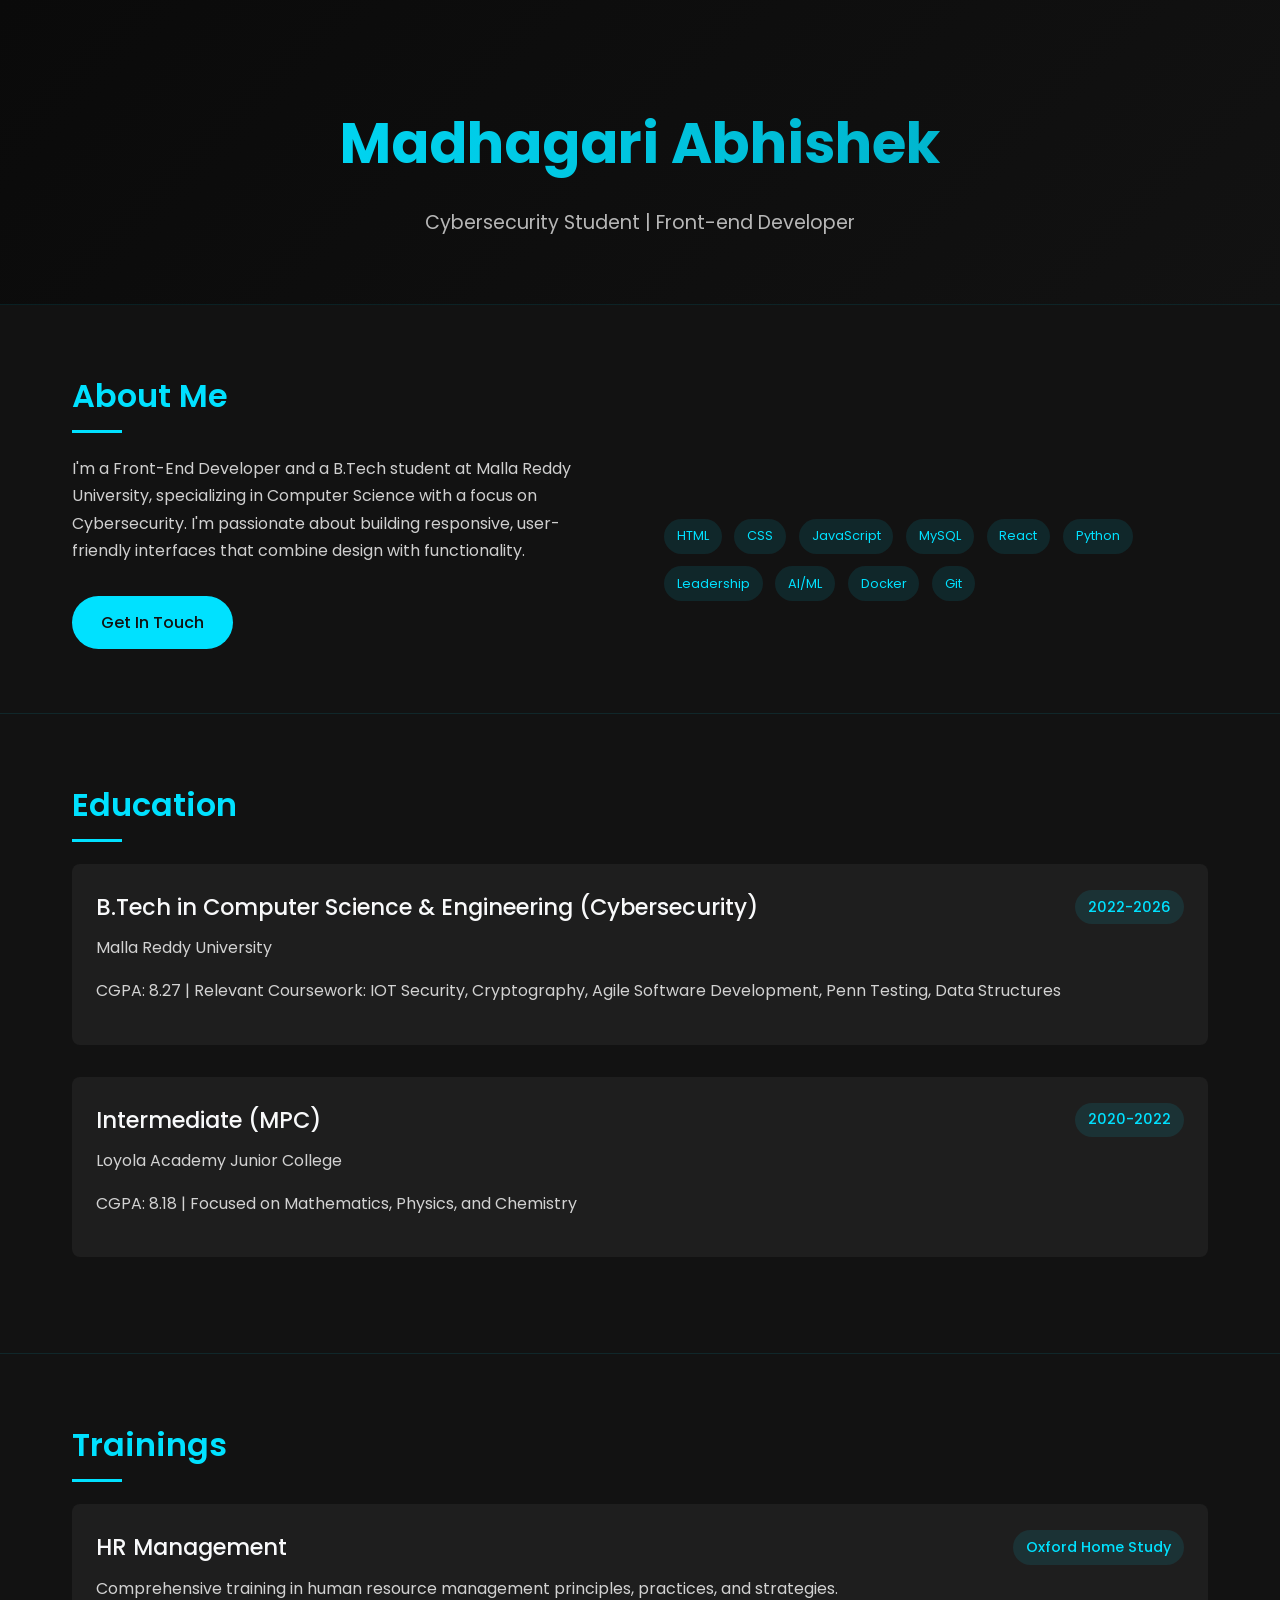
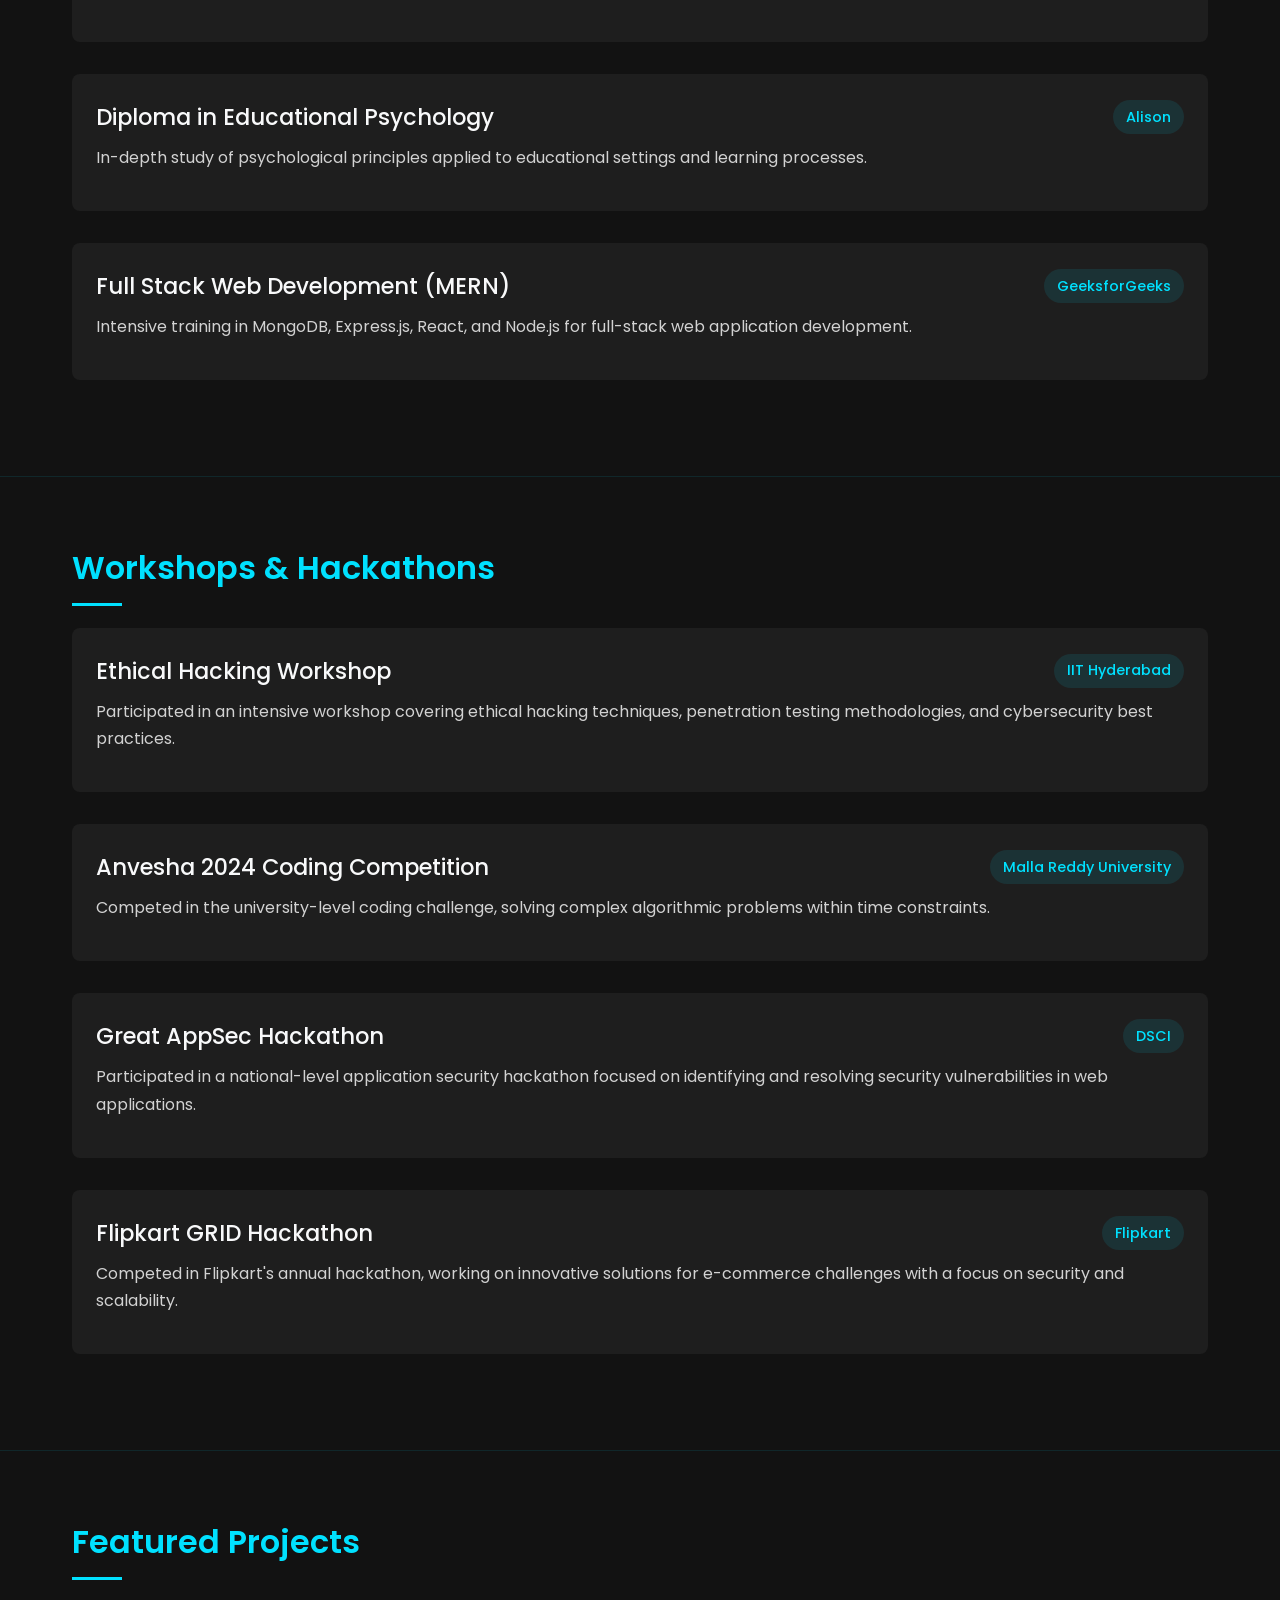
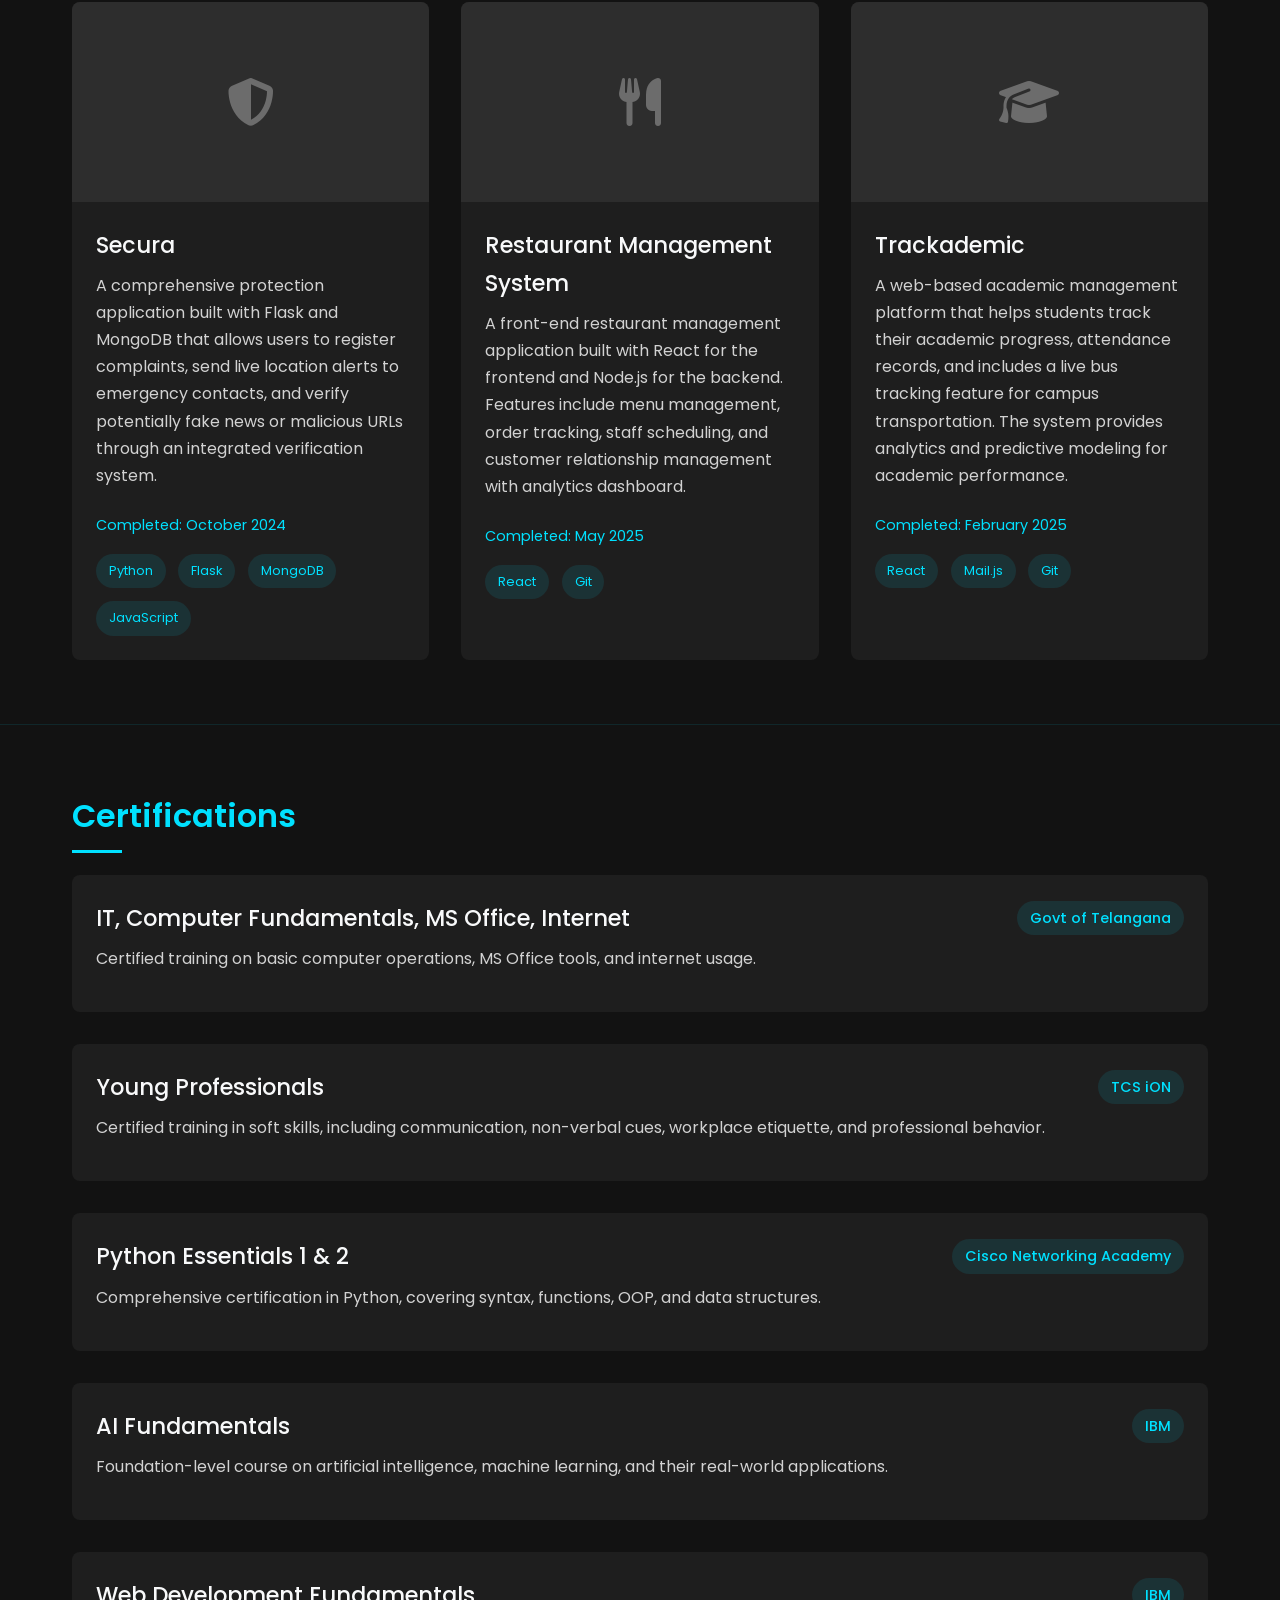
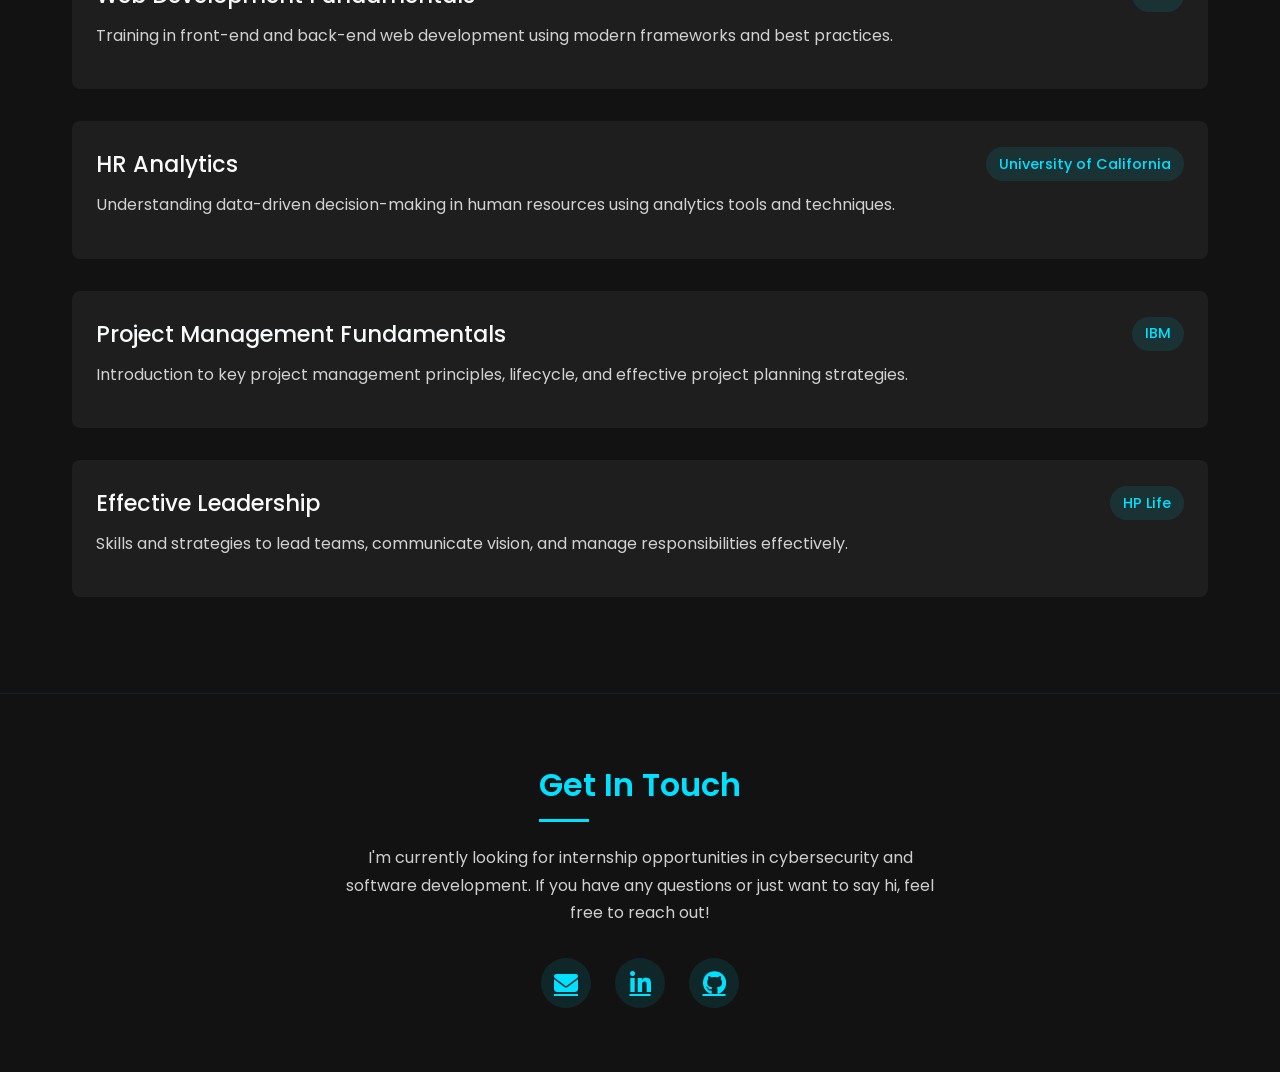
==== index.html @ 6fa3af61 "Initial commit" ====
<!DOCTYPE html>
<html lang="en">
<head>
  <meta charset="UTF-8">
  <meta name="viewport" content="width=device-width, initial-scale=1.0">
  <title>Portfolio</title>
  <link rel="stylesheet" href="https://cdnjs.cloudflare.com/ajax/libs/font-awesome/6.5.0/css/all.min.css">
  <link href="https://fonts.googleapis.com/css2?family=Poppins:wght@300;400;500;600;700&family=JetBrains+Mono:wght@400;500&display=swap" rel="stylesheet">
  <style>
    :root {
      --primary: #00e1ff;
      --primary-dark: #00a8bf;
      --dark: #121212;
      --darker: #0a0a0a;
      --light: #f8f9fa;
      --gray: #2d2d2d;
      --success: #28a745;
    }
    
    * {
      margin: 0;
      padding: 0;
      box-sizing: border-box;
    }

    body {
      font-family: 'Poppins', sans-serif;
      background-color: var(--dark);
      color: var(--light);
      line-height: 1.7;
    }

    .mono {
      font-family: 'JetBrains Mono', monospace;
    }

    .container {
      max-width: 1200px;
      margin: 0 auto;
      padding: 0 2rem;
    }

    header {
      background: linear-gradient(135deg, var(--darker) 0%, var(--dark) 100%);
      padding: 6rem 0 4rem;
      text-align: center;
      border-bottom: 1px solid rgba(0, 225, 255, 0.1);
    }

    header h1 {
      font-size: 3.5rem;
      font-weight: 700;
      margin-bottom: 1rem;
      background: linear-gradient(90deg, var(--primary), var(--primary-dark));
      -webkit-background-clip: text;
      background-clip: text;
      color: transparent;
    }

    header p {
      font-size: 1.2rem;
      max-width: 700px;
      margin: 0 auto;
      color: rgba(255, 255, 255, 0.7);
    }

    section {
      padding: 4rem 0;
      border-bottom: 1px solid rgba(0, 225, 255, 0.1);
    }

    section:last-child {
      border-bottom: none;
    }

    h2 {
      font-size: 2rem;
      font-weight: 600;
      margin-bottom: 2rem;
      color: var(--primary);
      position: relative;
      display: inline-block;
    }

    h2::after {
      content: '';
      position: absolute;
      bottom: -10px;
      left: 0;
      width: 50px;
      height: 3px;
      background: var(--primary);
    }

    h3 {
      font-size: 1.4rem;
      font-weight: 500;
      margin-bottom: 0.5rem;
      color: var(--light);
    }

    p {
      margin-bottom: 1rem;
      color: rgba(255, 255, 255, 0.8);
    }

    .about-content {
      display: grid;
      grid-template-columns: 1fr 1fr;
      gap: 3rem;
      align-items: center;
    }

    .education-item, .certification-item, .training-item, .hackathon-item {
      margin-bottom: 2rem;
      padding: 1.5rem;
      background: rgba(255, 255, 255, 0.05);
      border-radius: 8px;
      transition: transform 0.3s, box-shadow 0.3s;
    }

    .education-item:hover, .certification-item:hover, .training-item:hover, .hackathon-item:hover {
      transform: translateY(-5px);
      box-shadow: 0 10px 20px rgba(0, 225, 255, 0.1);
    }

    .education-item h3, .certification-item h3, .training-item h3, .hackathon-item h3 {
      display: flex;
      justify-content: space-between;
      align-items: center;
    }

    .education-item span, .certification-item span, .training-item span, .hackathon-item span {
      font-size: 0.9rem;
      color: var(--primary);
      background: rgba(0, 225, 255, 0.1);
      padding: 0.3rem 0.8rem;
      border-radius: 20px;
    }

    .projects-grid {
      display: grid;
      grid-template-columns: repeat(auto-fill, minmax(350px, 1fr));
      gap: 2rem;
    }

    .project-card {
      background: rgba(255, 255, 255, 0.05);
      border-radius: 8px;
      overflow: hidden;
      transition: transform 0.3s, box-shadow 0.3s;
    }

    .project-card:hover {
      transform: translateY(-5px);
      box-shadow: 0 10px 20px rgba(0, 225, 255, 0.1);
    }

    .project-image {
      height: 200px;
      background: var(--gray);
      display: flex;
      align-items: center;
      justify-content: center;
      color: rgba(255, 255, 255, 0.3);
    }

    .project-content {
      padding: 1.5rem;
    }

    .project-content p {
      margin-bottom: 1.5rem;
    }

    .project-date {
      font-size: 0.9rem;
      color: var(--primary);
      display: block;
      margin-top: 0.5rem;
    }

    .skills {
      display: flex;
      flex-wrap: wrap;
      gap: 0.8rem;
      margin-top: 1rem;
    }

    .skill {
      background: rgba(0, 225, 255, 0.1);
      color: var(--primary);
      padding: 0.4rem 0.8rem;
      border-radius: 20px;
      font-size: 0.8rem;
    }

    .contact-content {
      text-align: center;
      max-width: 600px;
      margin: 0 auto;
    }

    .contact-icons {
      display: flex;
      justify-content: center;
      gap: 1.5rem;
      margin-top: 2rem;
    }

    .contact-icons a {
      display: inline-flex;
      align-items: center;
      justify-content: center;
      width: 50px;
      height: 50px;
      background: rgba(0, 225, 255, 0.1);
      color: var(--primary);
      border-radius: 50%;
      font-size: 1.5rem;
      transition: all 0.3s;
    }

    .contact-icons a:hover {
      background: var(--primary);
      color: var(--dark);
      transform: translateY(-3px);
    }

    .btn {
      display: inline-block;
      padding: 0.8rem 1.8rem;
      background: var(--primary);
      color: var(--dark);
      border-radius: 30px;
      font-weight: 500;
      text-decoration: none;
      margin-top: 1rem;
      transition: all 0.3s;
    }

    .btn:hover {
      background: var(--primary-dark);
      transform: translateY(-3px);
      box-shadow: 0 5px 15px rgba(0, 225, 255, 0.3);
    }

    @media (max-width: 768px) {
      header h1 {
        font-size: 2.5rem;
      }
      
      .about-content {
        grid-template-columns: 1fr;
      }
      
      .projects-grid {
        grid-template-columns: 1fr;
      }
    }
  </style>
</head>
<body>
  <header>
    <div class="container">
      <h1>Madhagari Abhishek</h1>
      <p>Cybersecurity Student | Front-end Developer</p>
    </div>
  </header>

  <section id="about">
    <div class="container">
      <h2>About Me</h2>
      <div class="about-content">
        <div>
          <p>I'm a Front-End Developer and a B.Tech student at Malla Reddy University, specializing in Computer Science with a focus on Cybersecurity. I'm passionate about building responsive, user-friendly interfaces that combine design with functionality.</p>
          <a href="#contact" class="btn">Get In Touch</a>
        </div>
        <div>
          <div class="skills">
            <span class="skill">HTML</span>
            <span class="skill">CSS</span>
            <span class="skill">JavaScript</span>
            <span class="skill">MySQL</span>
            <span class="skill">React</span>
            <span class="skill">Python</span>
            <span class="skill">Leadership</span>
            <span class="skill">AI/ML</span>
            <span class="skill">Docker</span>
            <span class="skill">Git</span>
          </div>
        </div>
      </div>
    </div>
  </section>

  <section id="education">
    <div class="container">
      <h2>Education</h2>
      <div class="education-item">
        <h3>B.Tech in Computer Science & Engineering (Cybersecurity) <span>2022-2026</span></h3>
        <p>Malla Reddy University</p>
        <p>CGPA: 8.27 | Relevant Coursework: IOT Security, Cryptography, Agile Software Development, Penn Testing, Data Structures</p>
      </div>
      <div class="education-item">
        <h3>Intermediate (MPC) <span>2020-2022</span></h3>
        <p>Loyola Academy Junior College</p>
        <p>CGPA: 8.18 | Focused on Mathematics, Physics, and Chemistry</p>
      </div>
    </div>
  </section>

  <section id="trainings">
    <div class="container">
      <h2>Trainings</h2>
      <div class="training-item">
        <h3>HR Management <span>Oxford Home Study</span></h3>
        <p>Comprehensive training in human resource management principles, practices, and strategies.</p>
      </div>
      <div class="training-item">
        <h3>Diploma in Educational Psychology <span>Alison</span></h3>
        <p>In-depth study of psychological principles applied to educational settings and learning processes.</p>
      </div>
      <div class="training-item">
        <h3>Full Stack Web Development (MERN) <span>GeeksforGeeks</span></h3>
        <p>Intensive training in MongoDB, Express.js, React, and Node.js for full-stack web application development.</p>
      </div>
    </div>
  </section>

  <section id="hackathons">
    <div class="container">
      <h2>Workshops & Hackathons</h2>
      <div class="hackathon-item">
        <h3>Ethical Hacking Workshop <span>IIT Hyderabad</span></h3>
        <p>Participated in an intensive workshop covering ethical hacking techniques, penetration testing methodologies, and cybersecurity best practices.</p>
      </div>
      <div class="hackathon-item">
        <h3>Anvesha 2024 Coding Competition <span>Malla Reddy University</span></h3>
        <p>Competed in the university-level coding challenge, solving complex algorithmic problems within time constraints.</p>
      </div>
      <div class="hackathon-item">
        <h3>Great AppSec Hackathon <span>DSCI</span></h3>
        <p>Participated in a national-level application security hackathon focused on identifying and resolving security vulnerabilities in web applications.</p>
      </div>
      <div class="hackathon-item">
        <h3>Flipkart GRID Hackathon <span>Flipkart</span></h3>
        <p>Competed in Flipkart's annual hackathon, working on innovative solutions for e-commerce challenges with a focus on security and scalability.</p>
      </div>
    </div>
  </section>

  <section id="projects">
    <div class="container">
      <h2>Featured Projects</h2>
      <div class="projects-grid">
        <div class="project-card">
          <div class="project-image">
            <i class="fas fa-shield-alt" style="font-size: 3rem;"></i>
          </div>
          
          <div class="project-content">
            <h3>Secura</h3>
            <p>A comprehensive protection application built with Flask and MongoDB that allows users to register complaints, send live location alerts to emergency contacts, and verify potentially fake news or malicious URLs through an integrated verification system.</p>
            <span class="project-date">Completed: October 2024</span>
            <div class="skills">
              <span class="skill">Python</span>
              <span class="skill">Flask</span>
              <span class="skill">MongoDB</span>
              <span class="skill">JavaScript</span>
            </div>
          </div>
        </div>
        <div class="project-card">
          <div class="project-image">
            <i class="fas fa-utensils" style="font-size: 3rem;"></i>
          </div>
          <div class="project-content">
            <h3>Restaurant Management System</h3>
            <p>A front-end restaurant management application built with React for the frontend and Node.js for the backend. Features include menu management, order tracking, staff scheduling, and customer relationship management with analytics dashboard.</p>
            <span class="project-date">Completed: May 2025</span>
            <div class="skills">
              <span class="skill">React</span>
              <span class="skill">Git</span>
            </div>
          </div>
        </div>
        <div class="project-card">
          <div class="project-image">
            <i class="fas fa-graduation-cap" style="font-size: 3rem;"></i>
          </div>
          <div class="project-content">
            <h3>Trackademic</h3>
            <p>A web-based academic management platform that helps students track their academic progress, attendance records, and includes a live bus tracking feature for campus transportation. The system provides analytics and predictive modeling for academic performance.</p>
            <span class="project-date">Completed: February 2025</span>
            <div class="skills">
              <span class="skill">React</span>
              <span class="skill">Mail.js</span>
              <span class="skill">Git</span>
            </div>
          </div>
        </div>
      </div>
    </div>
  </section>

  <section id="certifications">
    <div class="container">
      <h2>Certifications</h2>
      <div class="certification-item">
        <h3>IT, Computer Fundamentals, MS Office, Internet <span>Govt of Telangana</span></h3>
        <p>Certified training on basic computer operations, MS Office tools, and internet usage.</p>
      </div>
      <div class="certification-item">
        <h3>Young Professionals <span>TCS iON</span></h3>
        <p>Certified training in soft skills, including communication, non-verbal cues, workplace etiquette, and professional behavior.</p>
      </div>
      <div class="certification-item">
        <h3>Python Essentials 1 & 2 <span>Cisco Networking Academy</span></h3>
        <p>Comprehensive certification in Python, covering syntax, functions, OOP, and data structures.</p>
      </div>
      <div class="certification-item">
        <h3>AI Fundamentals <span>IBM</span></h3>
        <p>Foundation-level course on artificial intelligence, machine learning, and their real-world applications.</p>
      </div>
      <div class="certification-item">
        <h3>Web Development Fundamentals <span>IBM</span></h3>
        <p>Training in front-end and back-end web development using modern frameworks and best practices.</p>
      </div>
      <div class="certification-item">
        <h3>HR Analytics <span>University of California</span></h3>
        <p>Understanding data-driven decision-making in human resources using analytics tools and techniques.</p>
      </div>
      <div class="certification-item">
        <h3>Project Management Fundamentals <span>IBM</span></h3>
        <p>Introduction to key project management principles, lifecycle, and effective project planning strategies.</p>
      </div>
      <div class="certification-item">
        <h3>Effective Leadership <span>HP Life</span></h3>
        <p>Skills and strategies to lead teams, communicate vision, and manage responsibilities effectively.</p>
      </div>
    </div>
  </section>

  <section id="contact">
    <div class="container">
      <div class="contact-content">
        <h2>Get In Touch</h2>
        <p>I'm currently looking for internship opportunities in cybersecurity and software development. If you have any questions or just want to say hi, feel free to reach out!</p>
        <div class="contact-icons">
          <a href="mailto:ahishekmadhagari1407@gmail.com" aria-label="Email">
            <i class="fas fa-envelope"></i>
          </a>
          <a href="https://www.linkedin.com/in/madhagari-abhishek-a63aa9279/" target="_blank" aria-label="LinkedIn">
            <i class="fab fa-linkedin-in"></i>
          </a>
          <a href="https://github.com/Madhagari-Abhishek" target="_blank" aria-label="GitHub">
            <i class="fab fa-github"></i>
          </a>
        </div>
      </div>
    </div>
  </section>
</body>
</html>
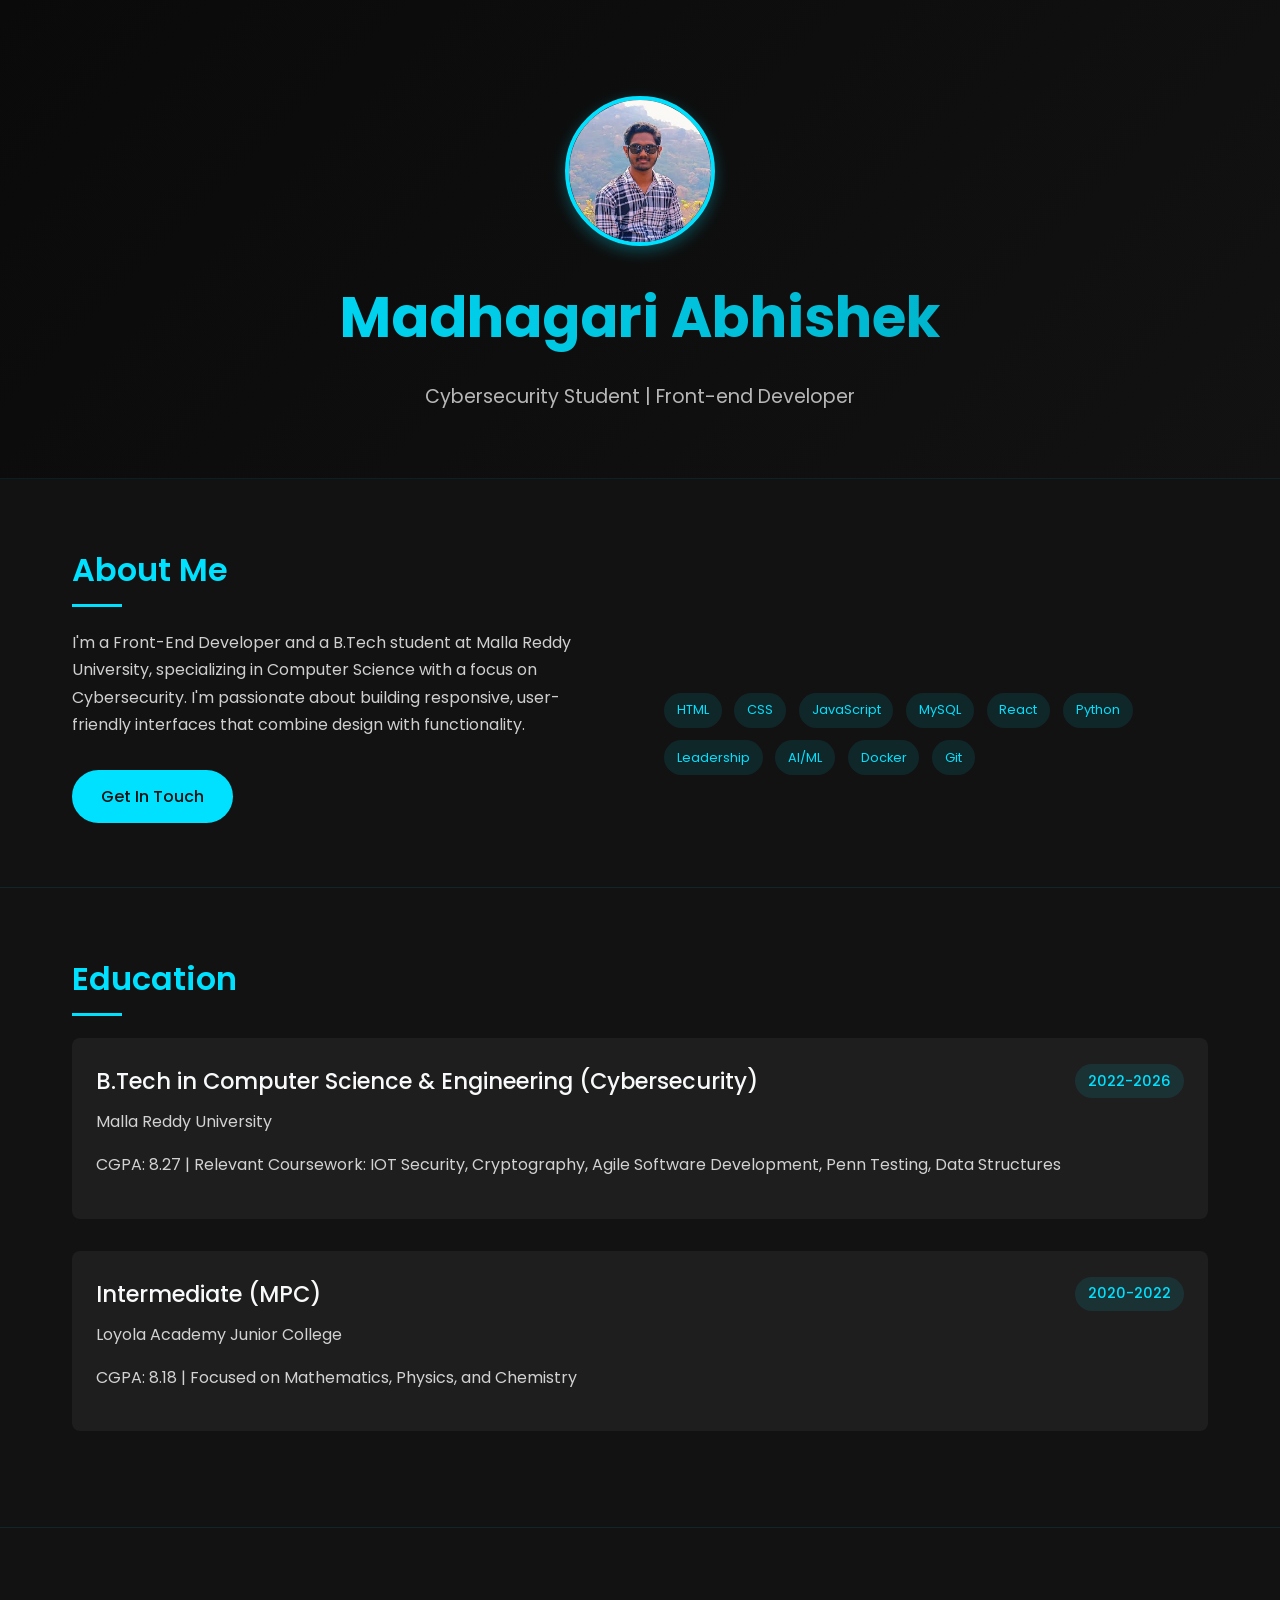
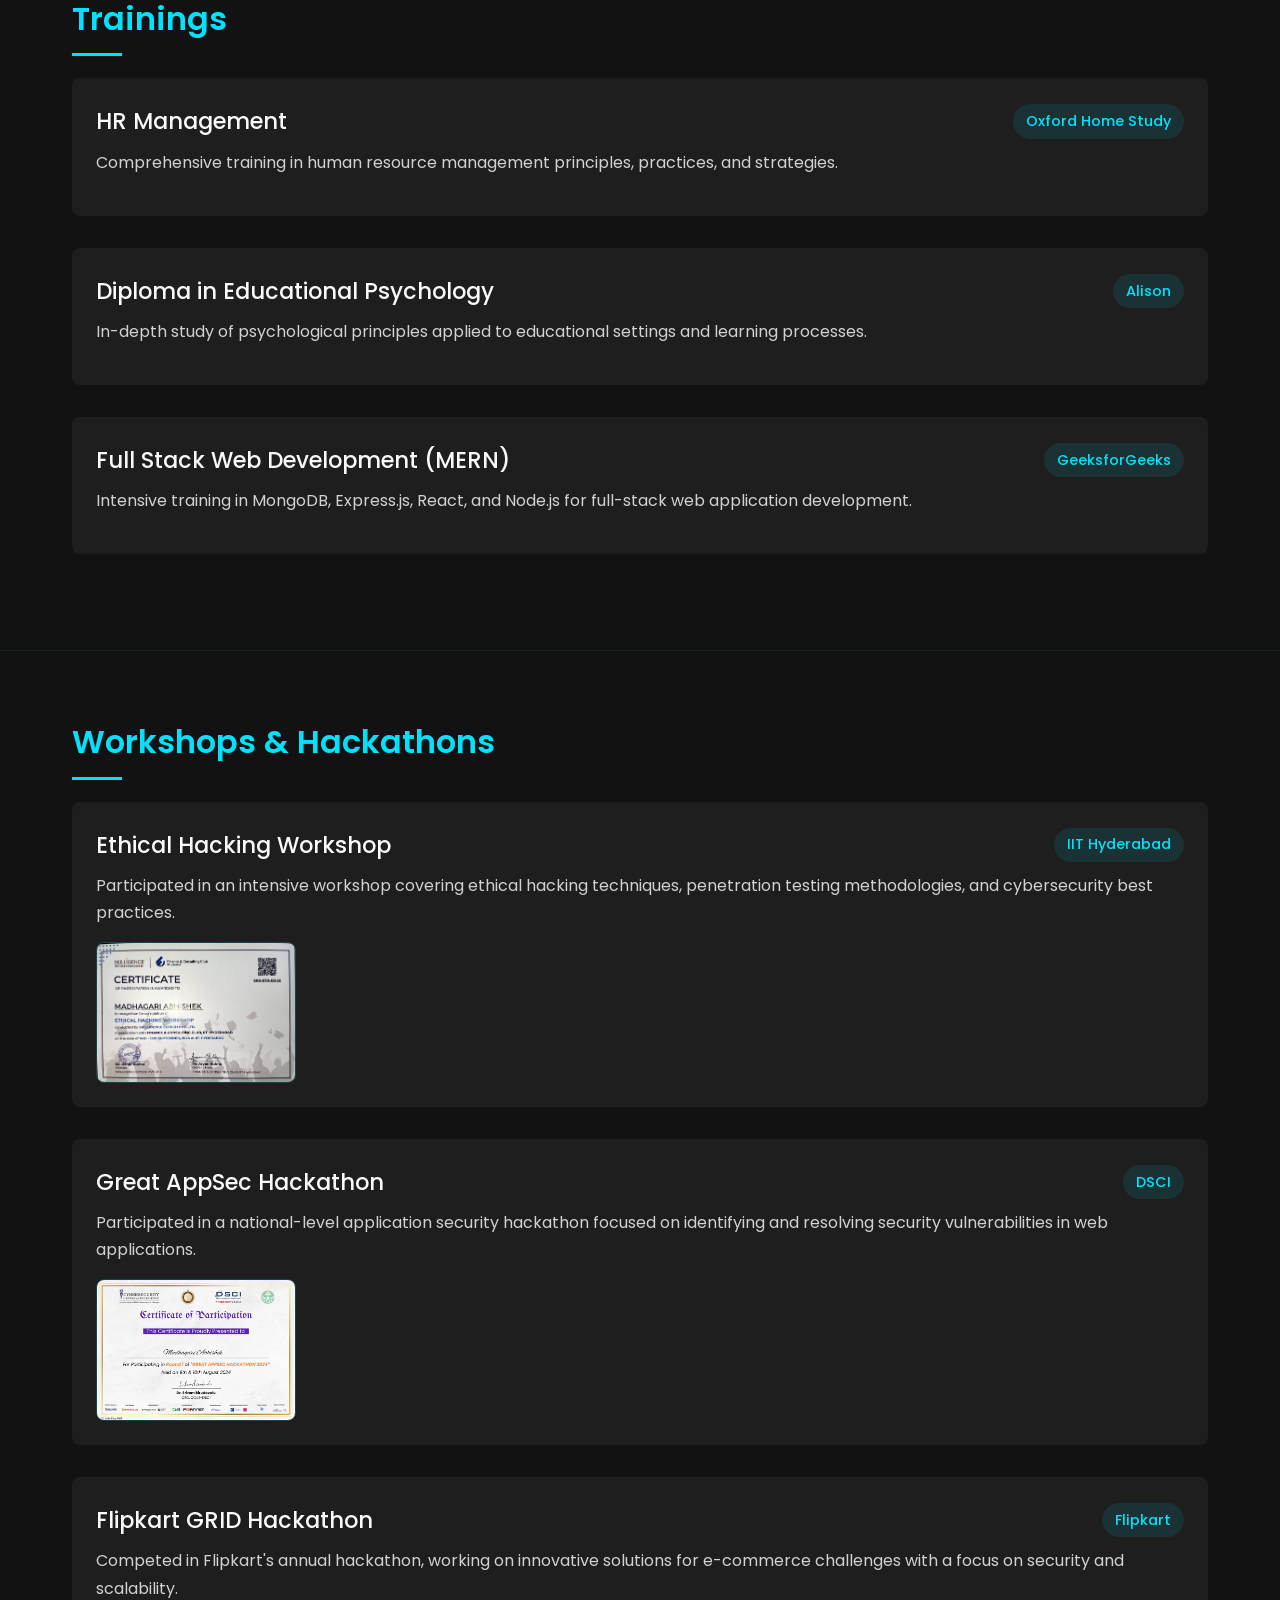
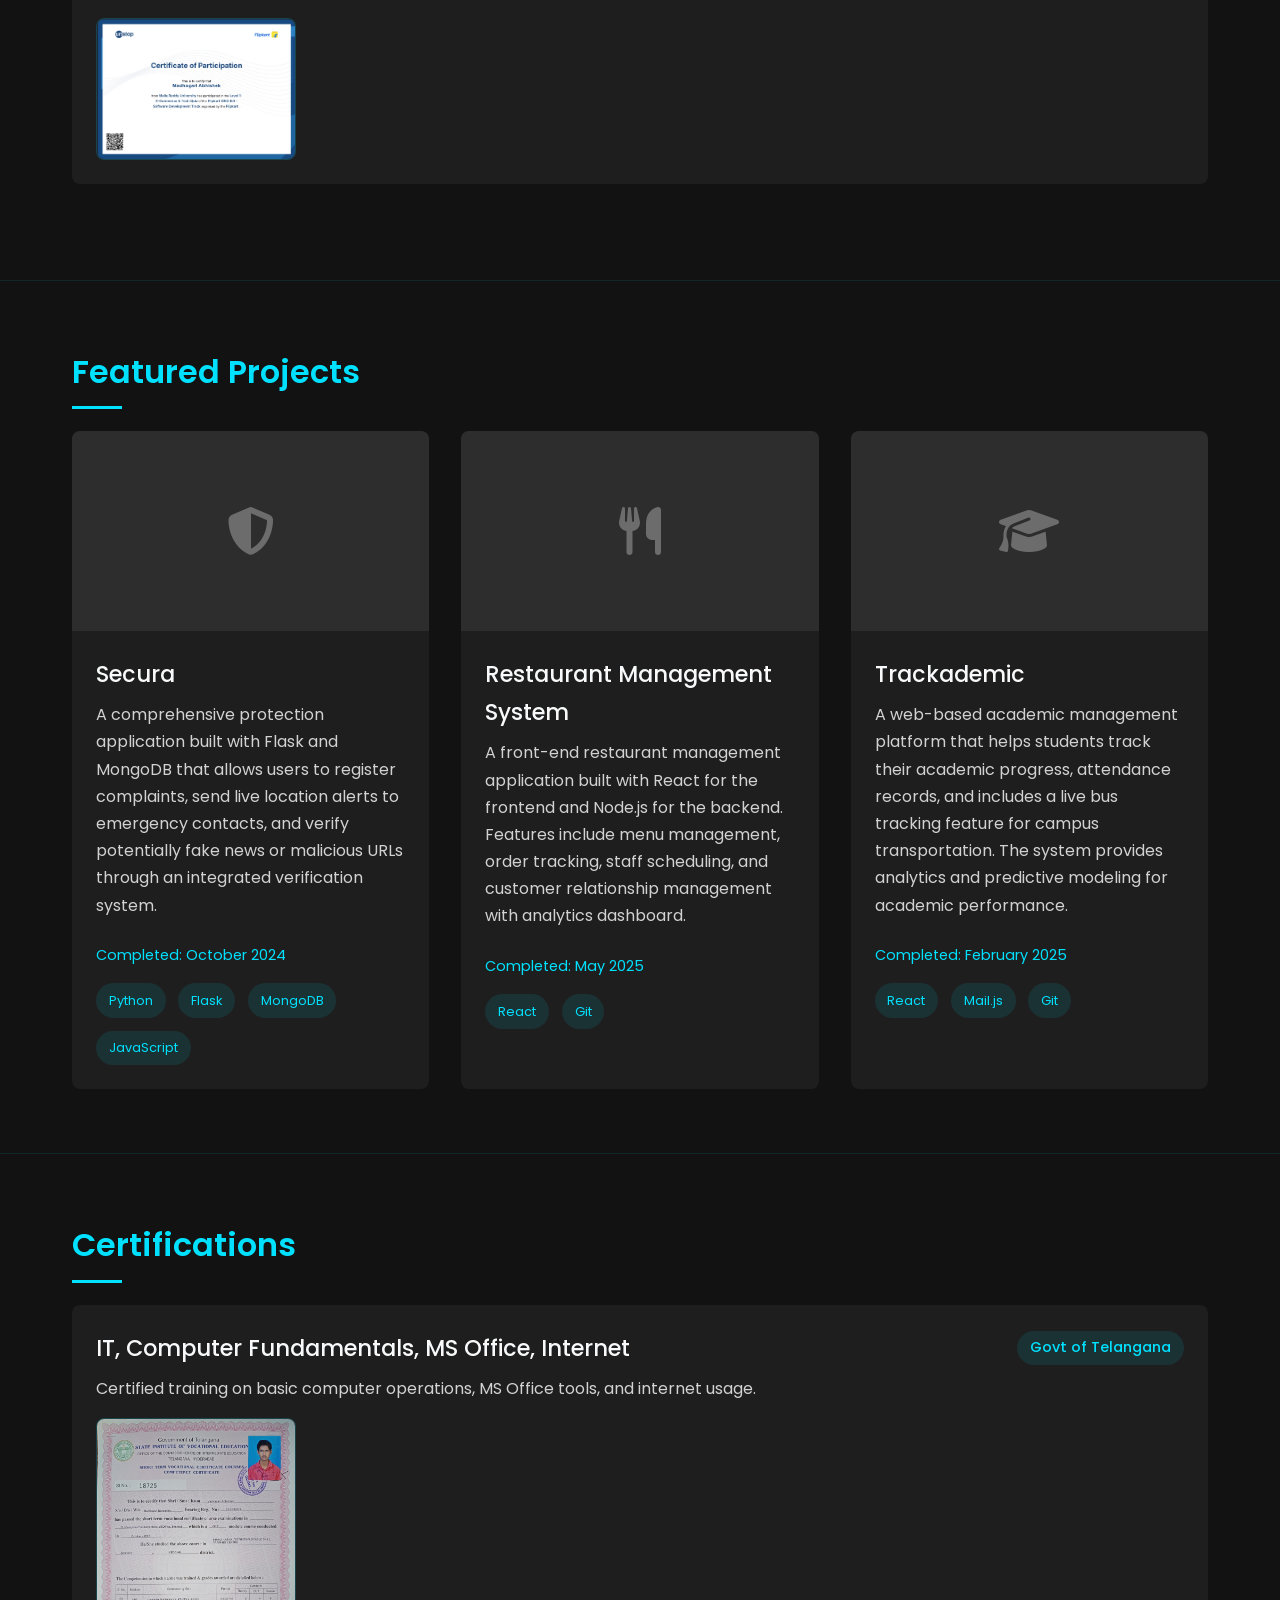
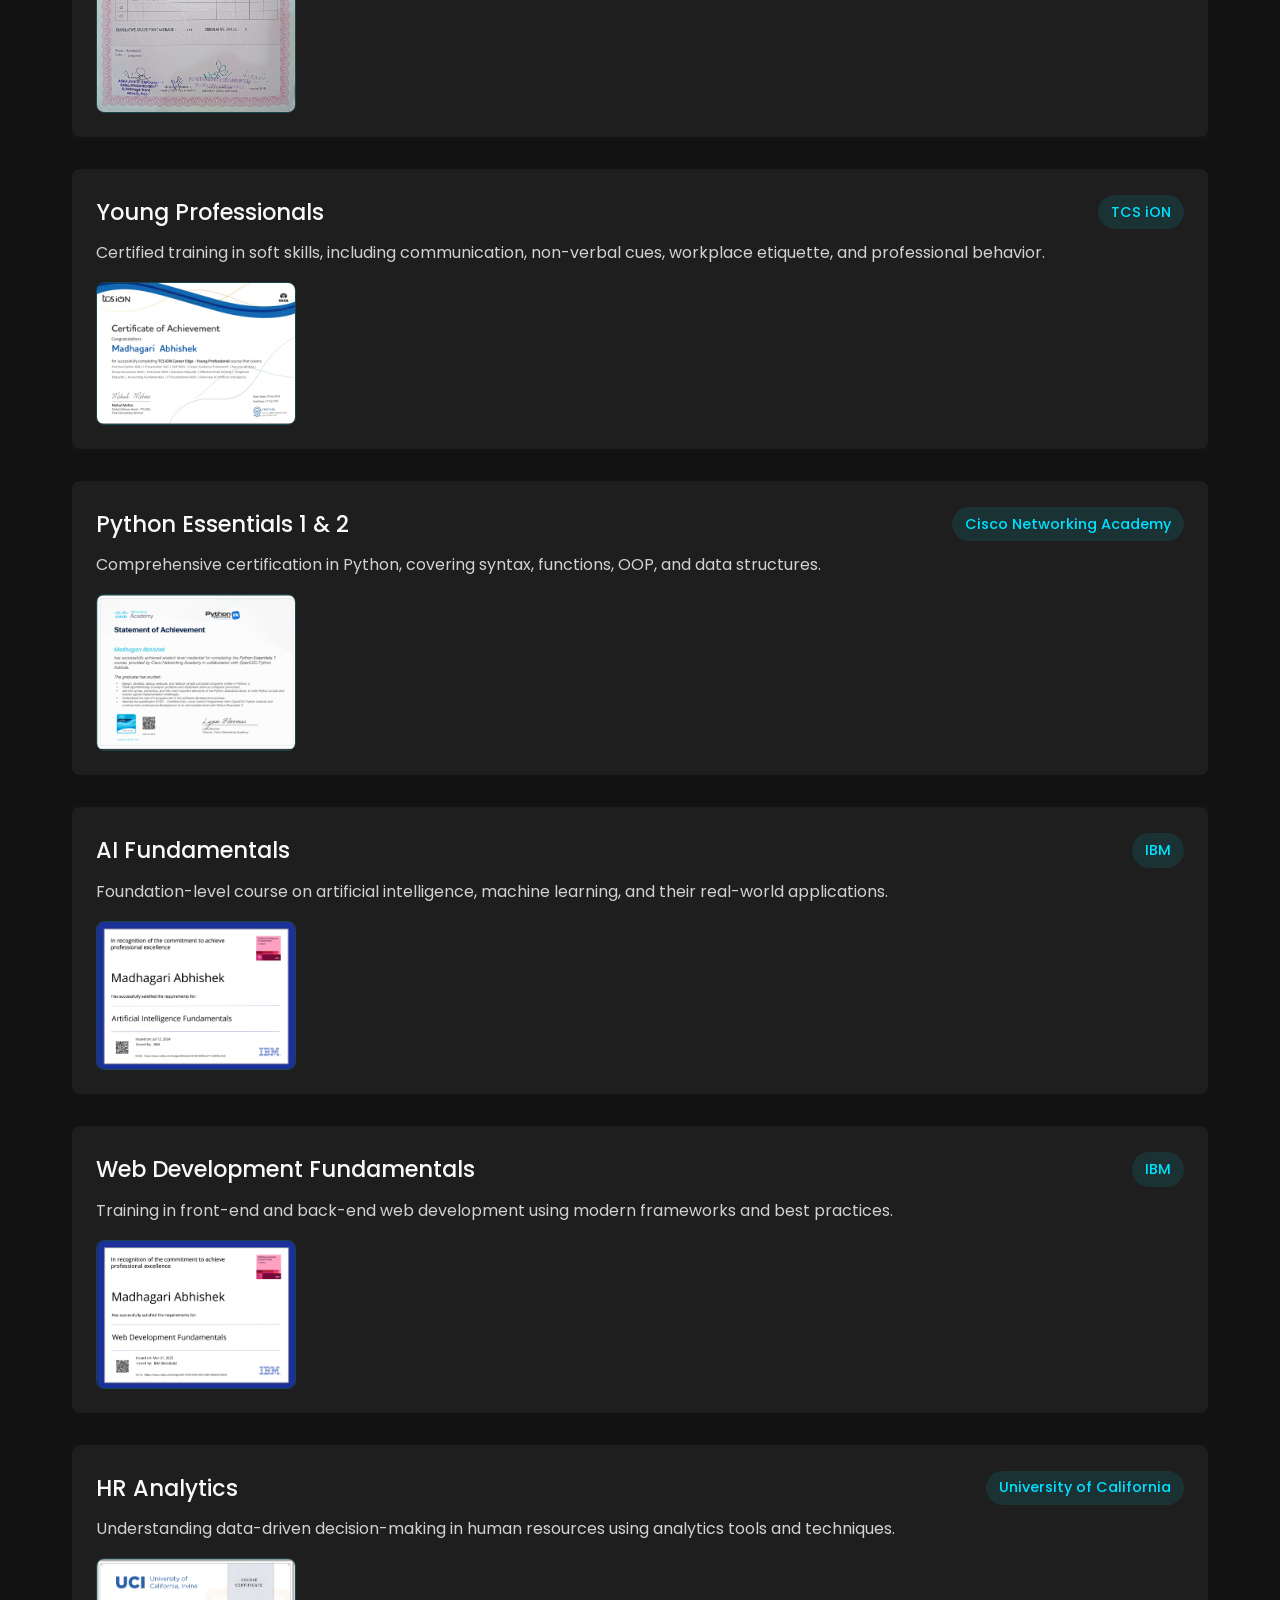
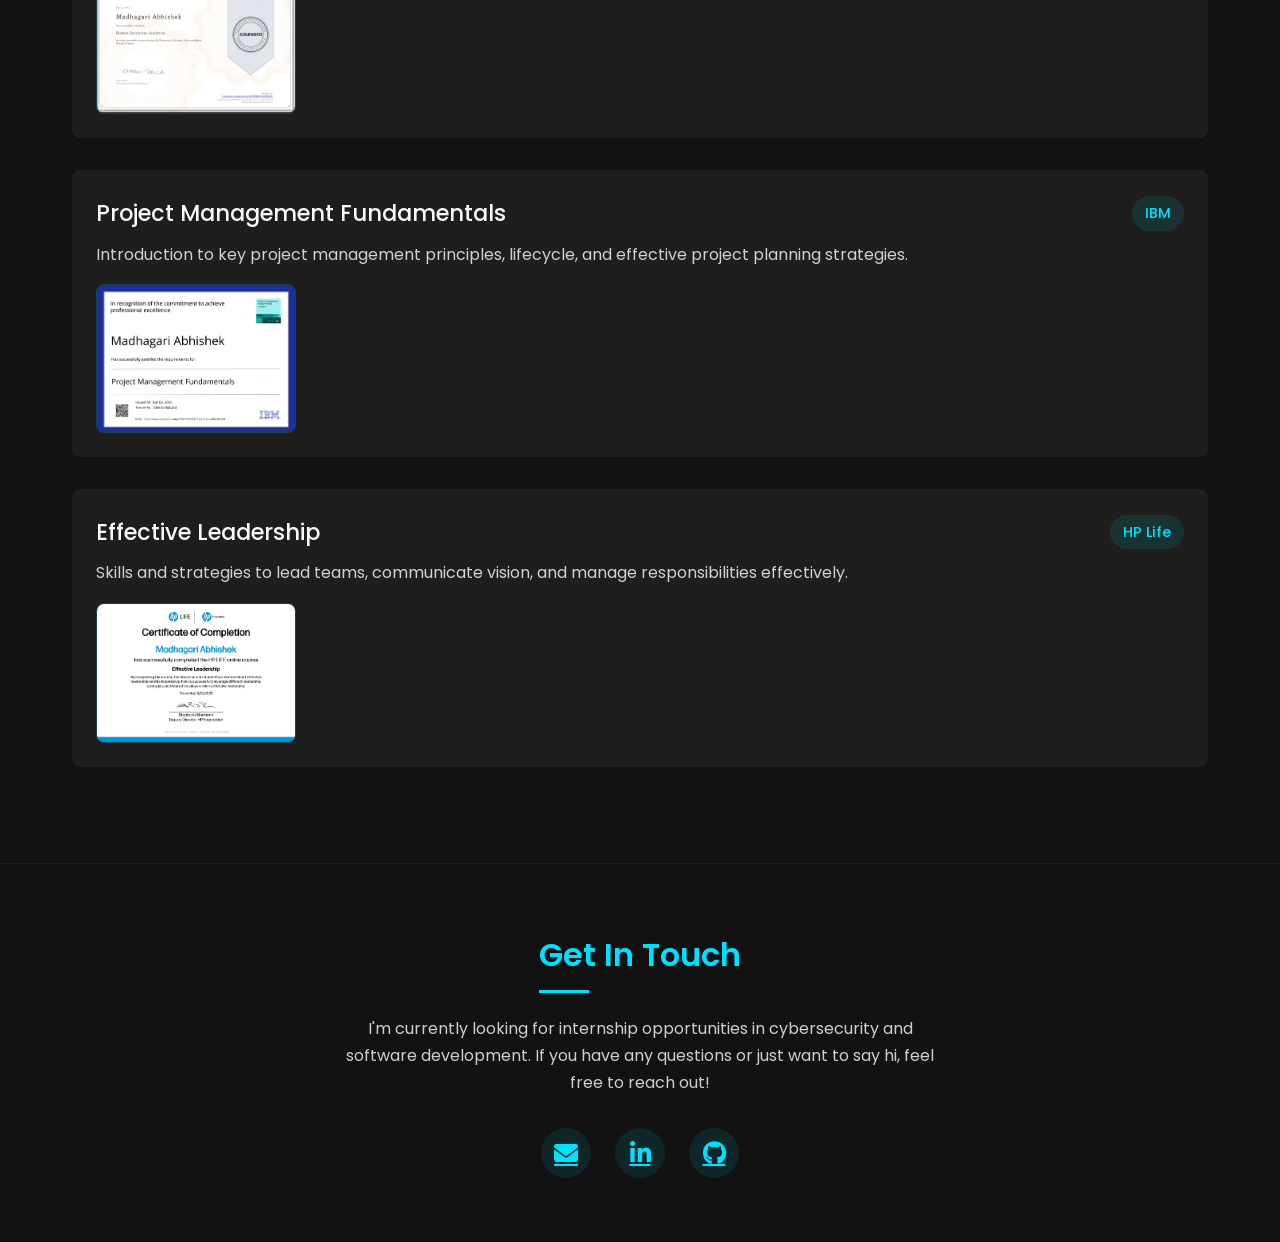
==== commit 8111d218: "Initial commit" ====
--- a/index.html
+++ b/index.html
@@ -45,6 +45,18 @@
       padding: 6rem 0 4rem;
       text-align: center;
       border-bottom: 1px solid rgba(0, 225, 255, 0.1);
+      position: relative;
+    }
+
+    .profile-pic {
+      width: 150px;
+      height: 150px;
+      border-radius: 50%;
+      object-fit: cover;
+      border: 4px solid var(--primary);
+      margin: 0 auto 1.5rem;
+      display: block;
+      box-shadow: 0 5px 15px rgba(0, 225, 255, 0.3);
     }
 
     header h1 {
@@ -128,6 +140,8 @@
       display: flex;
       justify-content: space-between;
       align-items: center;
+      flex-wrap: wrap;
+      gap: 1rem;
     }
 
     .education-item span, .certification-item span, .training-item span, .hackathon-item span {
@@ -136,6 +150,7 @@
       background: rgba(0, 225, 255, 0.1);
       padding: 0.3rem 0.8rem;
       border-radius: 20px;
+      white-space: nowrap;
     }
 
     .projects-grid {
@@ -243,6 +258,25 @@
       background: var(--primary-dark);
       transform: translateY(-3px);
       box-shadow: 0 5px 15px rgba(0, 225, 255, 0.3);
+    }
+
+    .certification-images, .hackathon-images {
+      display: flex;
+      flex-wrap: wrap;
+      gap: 1rem;
+      margin-top: 1rem;
+    }
+
+    .certification-img, .hackathon-img {
+      width: 100%;
+      max-width: 200px;
+      border-radius: 8px;
+      border: 1px solid rgba(0, 225, 255, 0.2);
+      transition: transform 0.3s;
+    }
+
+    .certification-img:hover, .hackathon-img:hover {
+      transform: scale(1.05);
     }
 
     @media (max-width: 768px) {
@@ -257,12 +291,28 @@
       .projects-grid {
         grid-template-columns: 1fr;
       }
+
+      .profile-pic {
+        width: 120px;
+        height: 120px;
+      }
+
+      .certification-img, .hackathon-img {
+        max-width: 150px;
+      }
+    }
+
+    @media (max-width: 480px) {
+      .certification-img, .hackathon-img {
+        max-width: 100%;
+      }
     }
   </style>
 </head>
 <body>
   <header>
     <div class="container">
+      <img src="images/Screenshot 2025-06-17 201518.png" alt="Madhagari Abhishek" class="profile-pic">
       <h1>Madhagari Abhishek</h1>
       <p>Cybersecurity Student | Front-end Developer</p>
     </div>
@@ -334,18 +384,24 @@
       <div class="hackathon-item">
         <h3>Ethical Hacking Workshop <span>IIT Hyderabad</span></h3>
         <p>Participated in an intensive workshop covering ethical hacking techniques, penetration testing methodologies, and cybersecurity best practices.</p>
-      </div>
-      <div class="hackathon-item">
-        <h3>Anvesha 2024 Coding Competition <span>Malla Reddy University</span></h3>
-        <p>Competed in the university-level coding challenge, solving complex algorithmic problems within time constraints.</p>
-      </div>
+        <div class="hackathon-images">
+          <img src="images/1000264951.jpg" alt="Ethical Hacking Workshop at IIT Hyderabad" class="hackathon-img">
+        </div>
+      </div>
+     
       <div class="hackathon-item">
         <h3>Great AppSec Hackathon <span>DSCI</span></h3>
         <p>Participated in a national-level application security hackathon focused on identifying and resolving security vulnerabilities in web applications.</p>
+        <div class="hackathon-images">
+          <img src="images/1000264954.jpg" alt="Great AppSec Hackathon" class="hackathon-img">
+        </div>
       </div>
       <div class="hackathon-item">
         <h3>Flipkart GRID Hackathon <span>Flipkart</span></h3>
         <p>Competed in Flipkart's annual hackathon, working on innovative solutions for e-commerce challenges with a focus on security and scalability.</p>
+        <div class="hackathon-images">
+          <img src="images/1000264953.jpg" alt="Flipkart GRID Hackathon" class="hackathon-img">
+        </div>
       </div>
     </div>
   </section>
@@ -410,34 +466,58 @@
       <div class="certification-item">
         <h3>IT, Computer Fundamentals, MS Office, Internet <span>Govt of Telangana</span></h3>
         <p>Certified training on basic computer operations, MS Office tools, and internet usage.</p>
+        <div class="certification-images">
+          <img src="images/1000264930.jpg" alt="Govt of Telangana Certification" class="certification-img">
+        </div>
       </div>
       <div class="certification-item">
         <h3>Young Professionals <span>TCS iON</span></h3>
         <p>Certified training in soft skills, including communication, non-verbal cues, workplace etiquette, and professional behavior.</p>
+        <div class="certification-images">
+          <img src="images/1000264933.jpg" alt="TCS iON Certification" class="certification-img">
+        </div>
       </div>
       <div class="certification-item">
         <h3>Python Essentials 1 & 2 <span>Cisco Networking Academy</span></h3>
         <p>Comprehensive certification in Python, covering syntax, functions, OOP, and data structures.</p>
+        <div class="certification-images">
+          <img src="images/1000264939.jpg" alt="Cisco Python Certification" class="certification-img">
+        </div>
       </div>
       <div class="certification-item">
         <h3>AI Fundamentals <span>IBM</span></h3>
         <p>Foundation-level course on artificial intelligence, machine learning, and their real-world applications.</p>
+        <div class="certification-images">
+          <img src="images/1000264942.jpg" alt="IBM AI Certification" class="certification-img">
+        </div>
       </div>
       <div class="certification-item">
         <h3>Web Development Fundamentals <span>IBM</span></h3>
         <p>Training in front-end and back-end web development using modern frameworks and best practices.</p>
+        <div class="certification-images">
+          <img src="images/1000264945.jpg" alt="IBM Web Dev Certification" class="certification-img">
+        </div>
       </div>
       <div class="certification-item">
         <h3>HR Analytics <span>University of California</span></h3>
         <p>Understanding data-driven decision-making in human resources using analytics tools and techniques.</p>
+        <div class="certification-images">
+          <img src="images/1000264950.jpg" alt="UC HR Analytics Certification" class="certification-img">
+        </div>
       </div>
       <div class="certification-item">
         <h3>Project Management Fundamentals <span>IBM</span></h3>
         <p>Introduction to key project management principles, lifecycle, and effective project planning strategies.</p>
+        <div class="certification-images">
+          <img src="images/1000264936.jpg" alt="IBM PM Certification" class="certification-img">
+        </div>
       </div>
       <div class="certification-item">
         <h3>Effective Leadership <span>HP Life</span></h3>
         <p>Skills and strategies to lead teams, communicate vision, and manage responsibilities effectively.</p>
+        <div class="certification-images">
+          <img src="images/1000264947.jpg" alt="HP Leadership Certification" class="certification-img">
+        </div>
       </div>
     </div>
   </section>
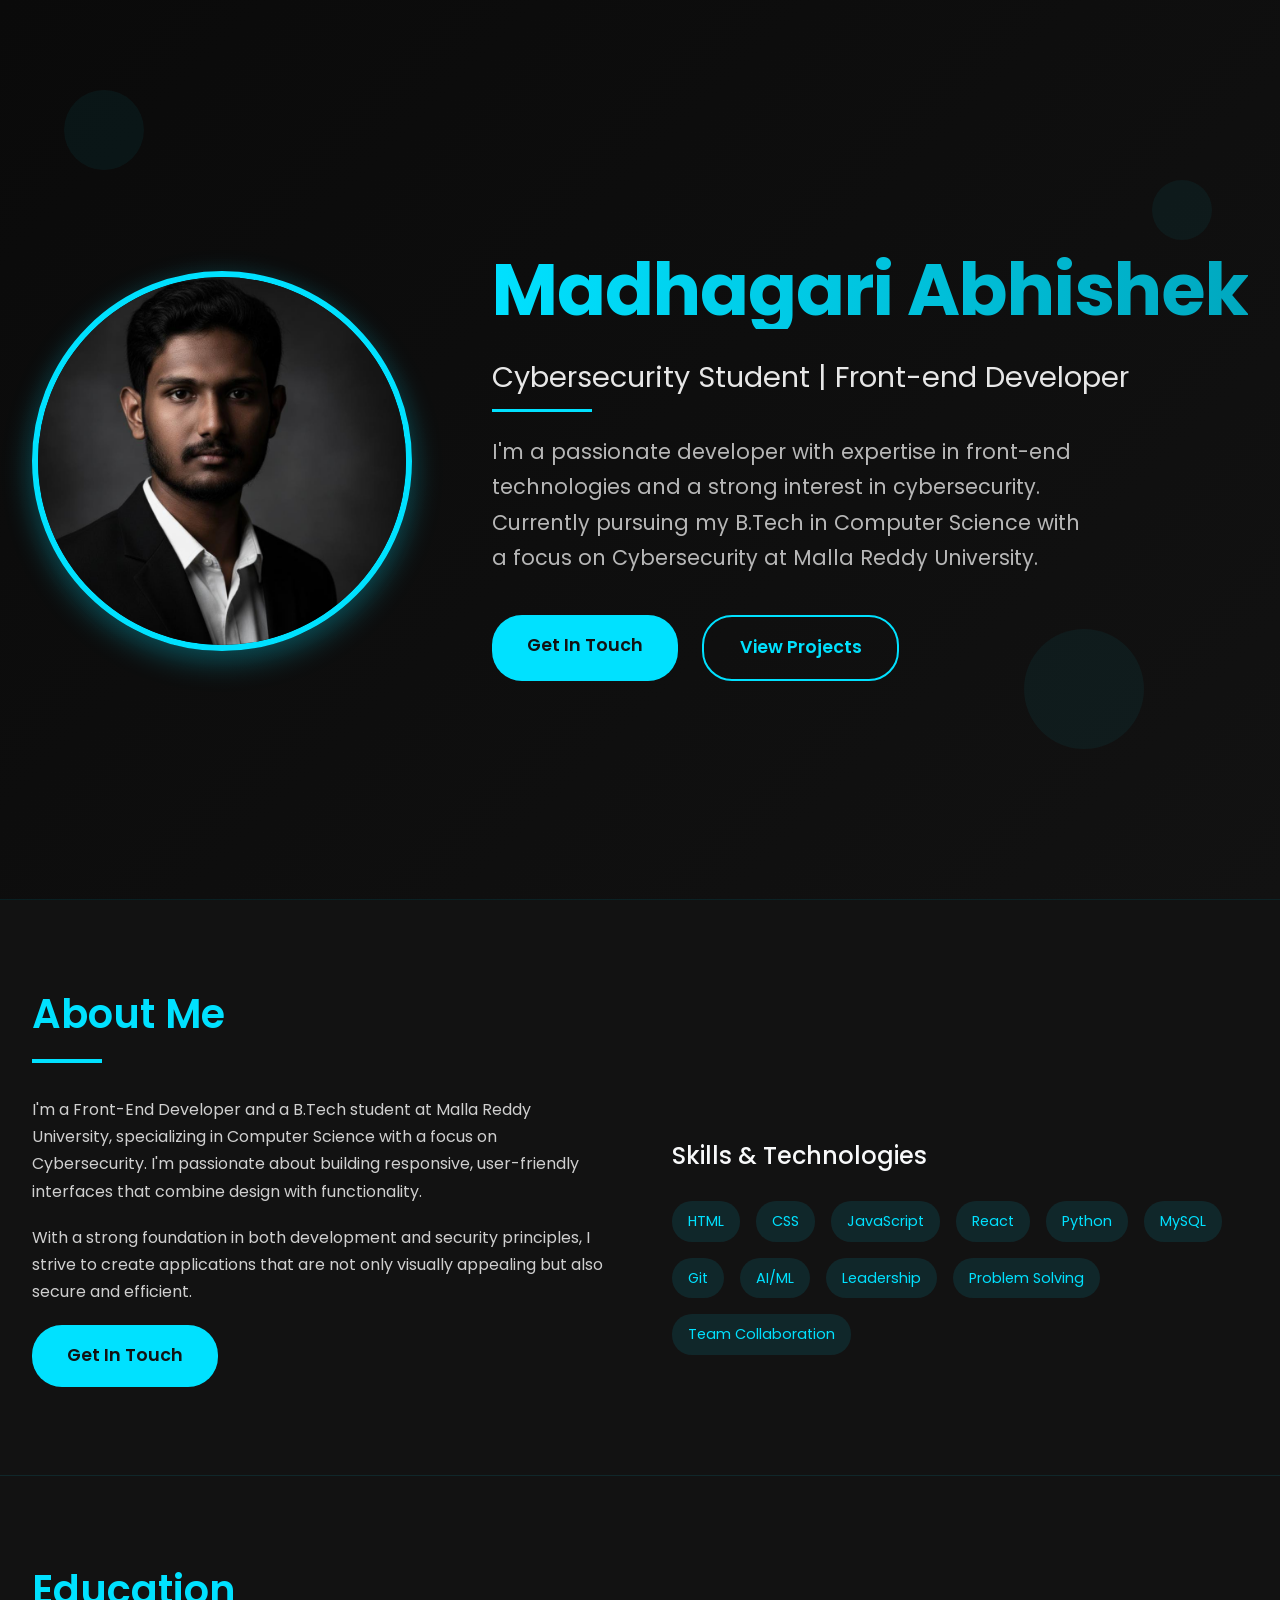
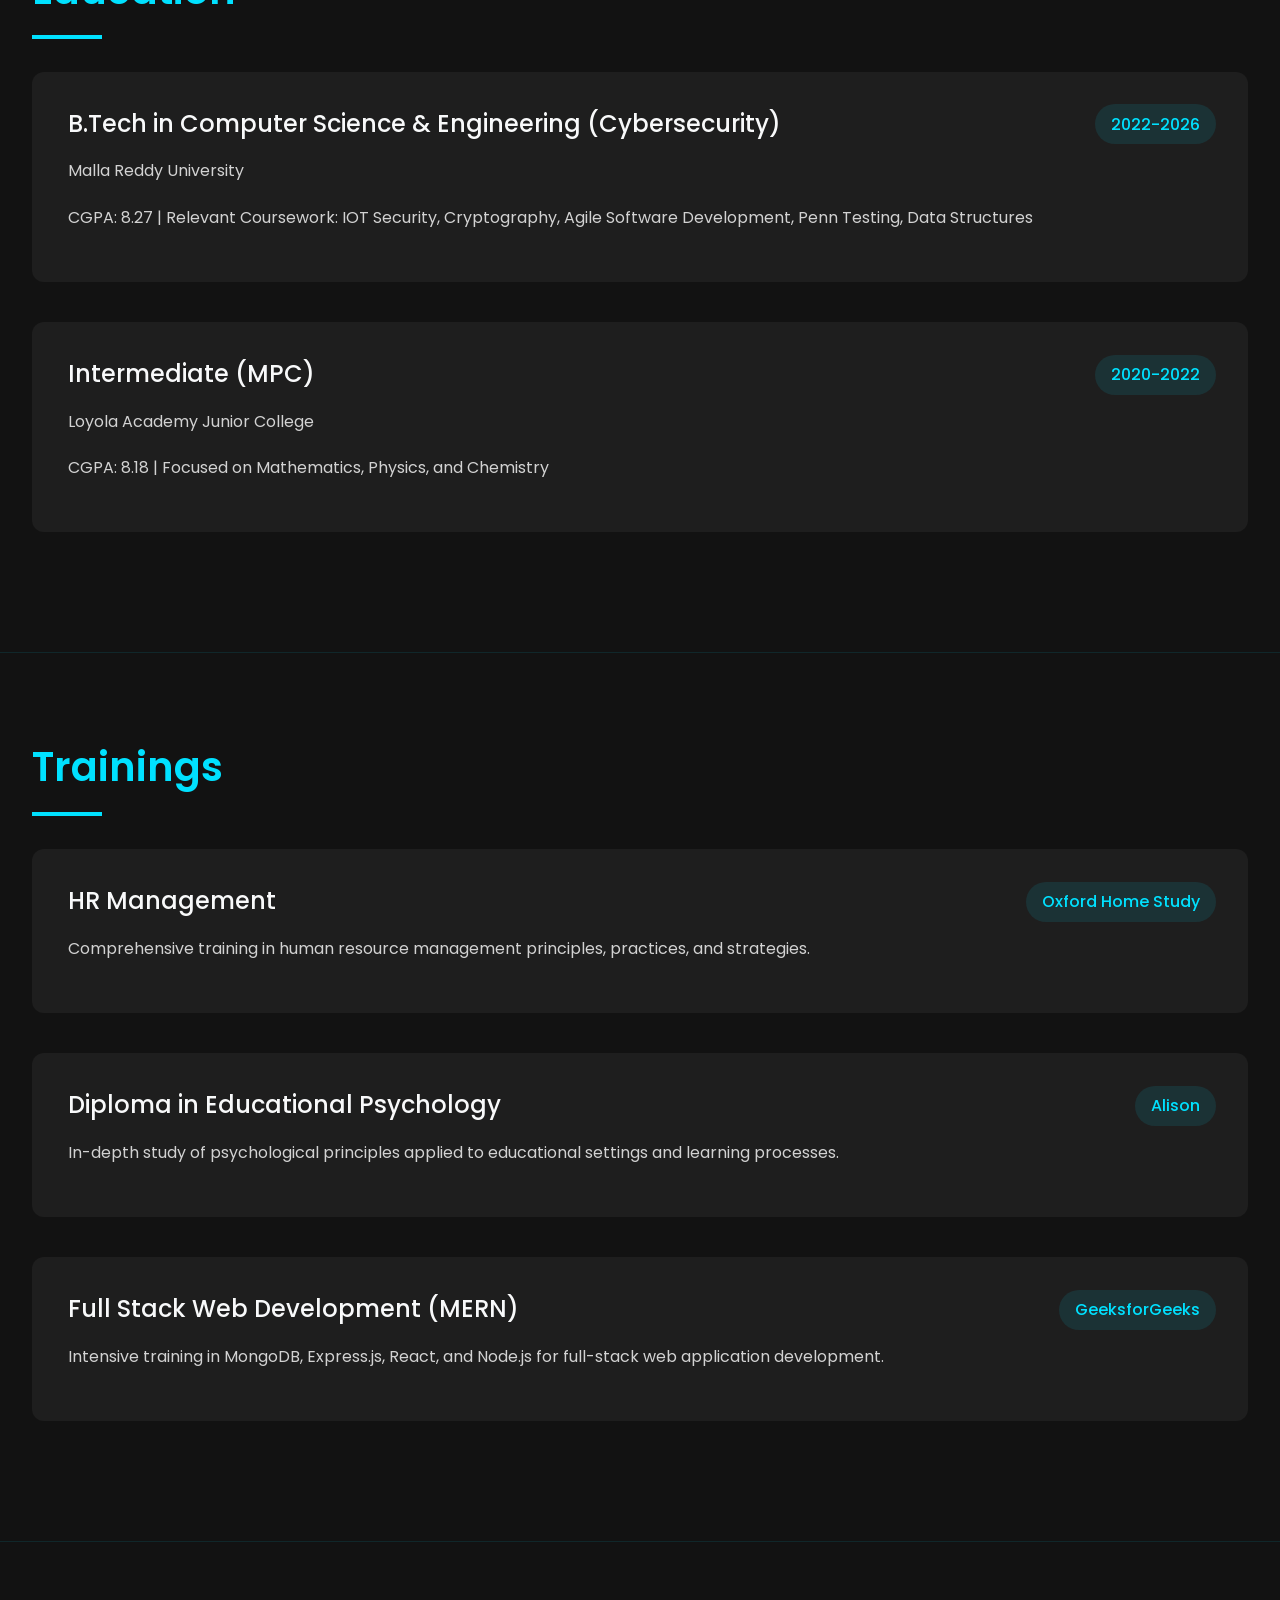
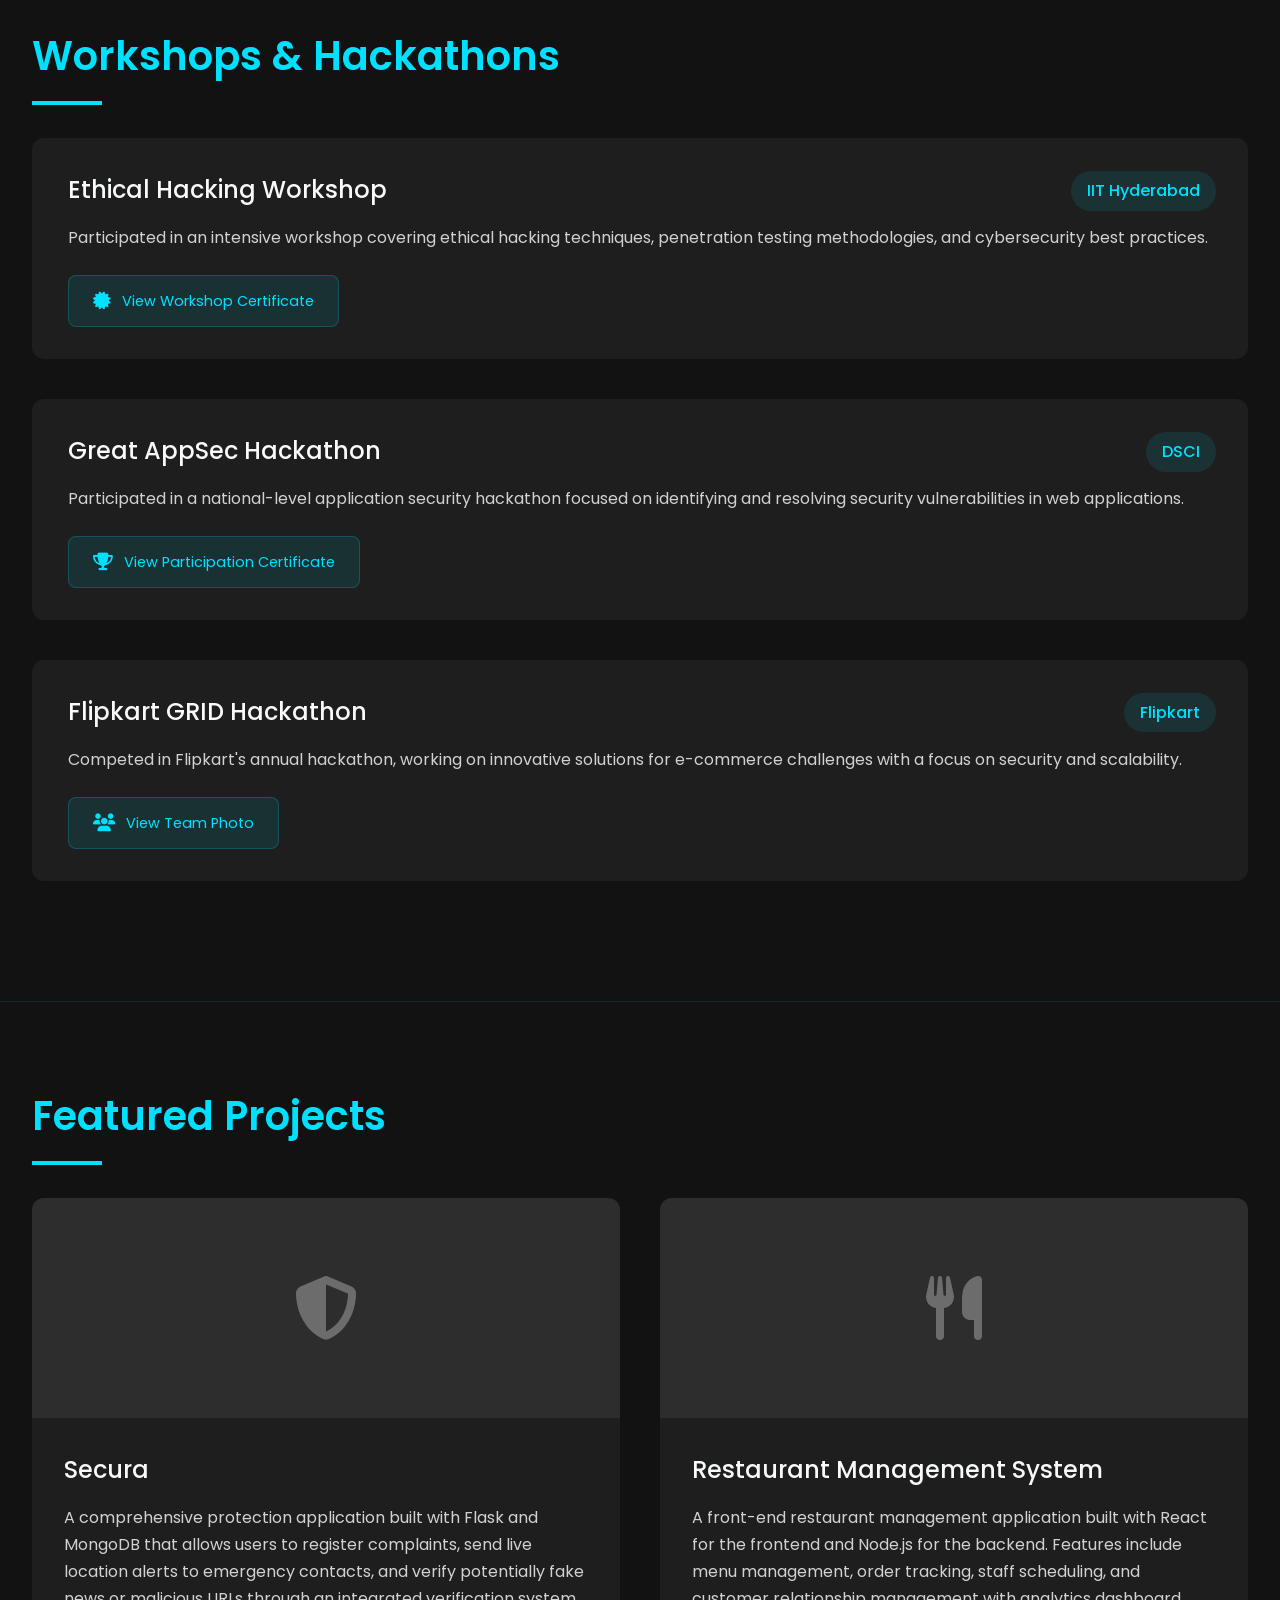
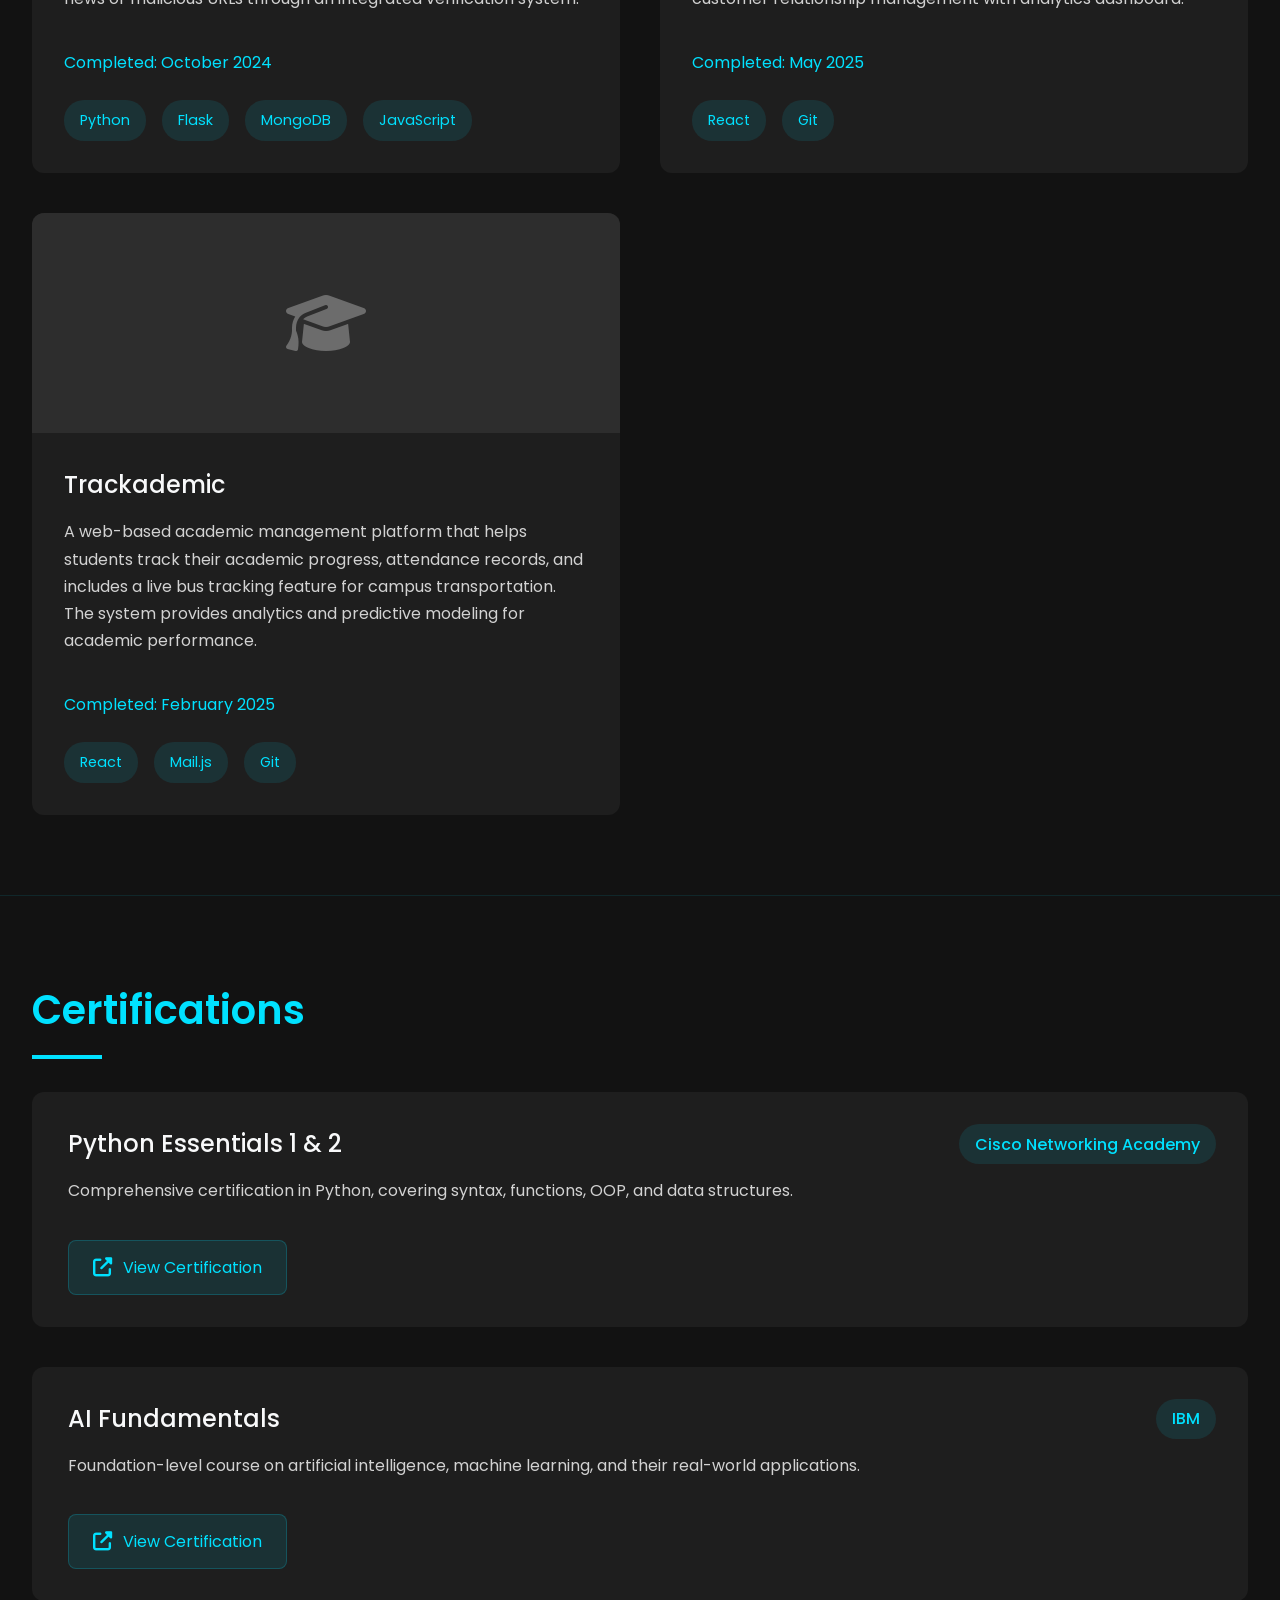
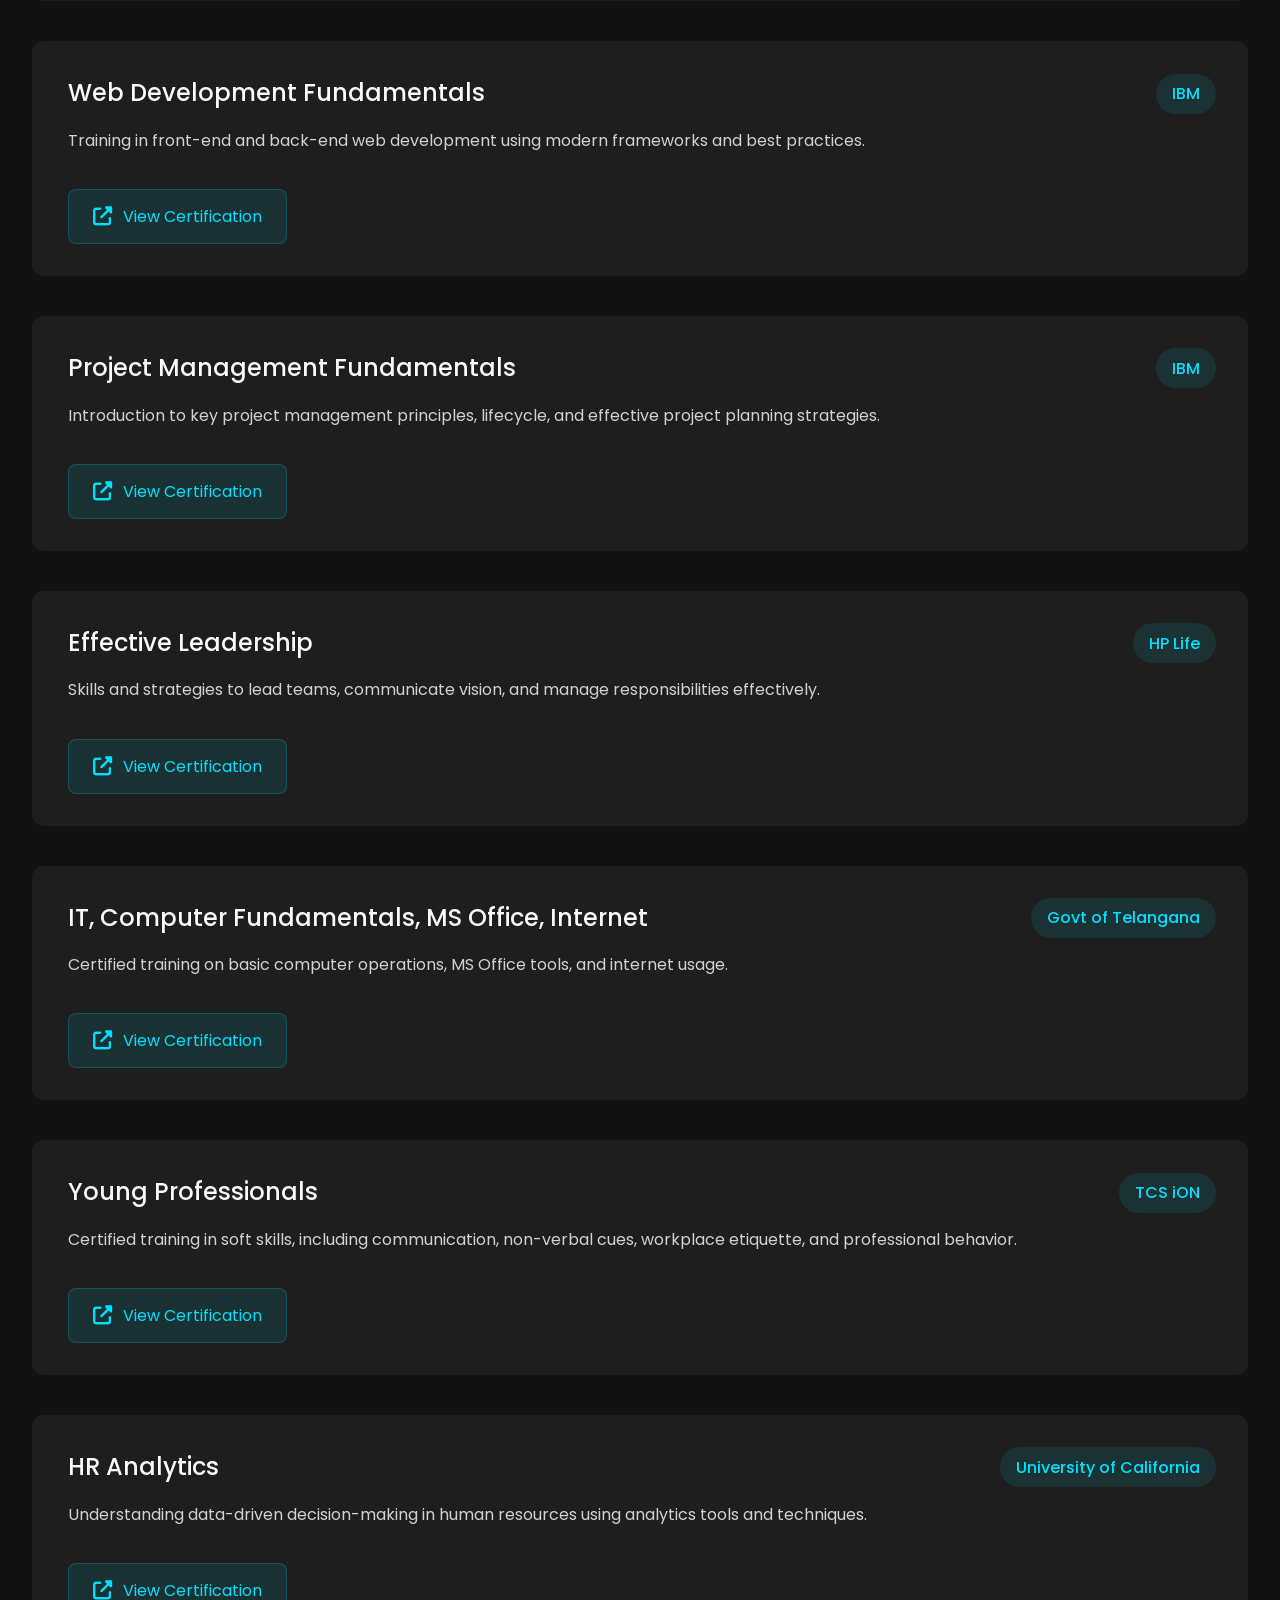
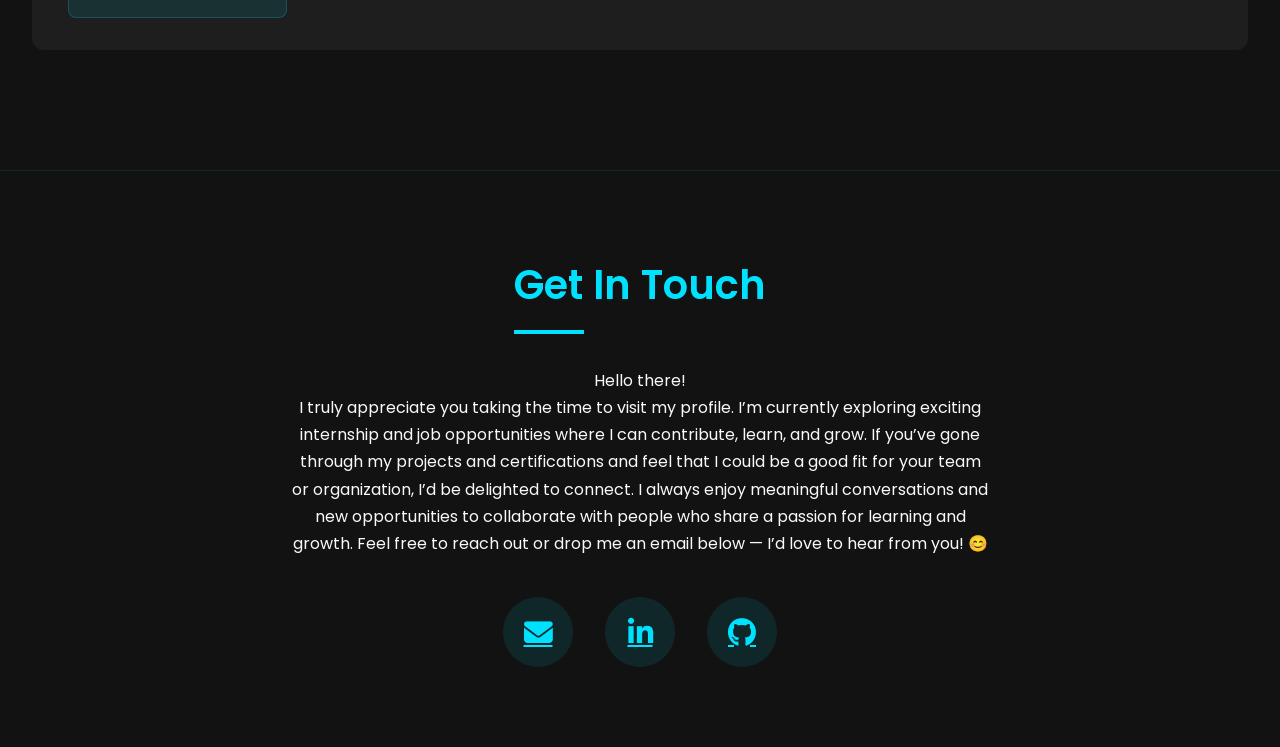
==== commit eed5b1b1: "Updated portfolio with new changes" ====
--- a/index.html
+++ b/index.html
@@ -3,7 +3,7 @@
 <head>
   <meta charset="UTF-8">
   <meta name="viewport" content="width=device-width, initial-scale=1.0">
-  <title>Portfolio</title>
+  <title>Madhagari Abhishek - Portfolio</title>
   <link rel="stylesheet" href="https://cdnjs.cloudflare.com/ajax/libs/font-awesome/6.5.0/css/all.min.css">
   <link href="https://fonts.googleapis.com/css2?family=Poppins:wght@300;400;500;600;700&family=JetBrains+Mono:wght@400;500&display=swap" rel="stylesheet">
   <style>
@@ -28,6 +28,7 @@
       background-color: var(--dark);
       color: var(--light);
       line-height: 1.7;
+      overflow-x: hidden;
     }
 
     .mono {
@@ -35,7 +36,7 @@
     }
 
     .container {
-      max-width: 1200px;
+      max-width: 1400px;
       margin: 0 auto;
       padding: 0 2rem;
     }
@@ -43,97 +44,168 @@
     header {
       background: linear-gradient(135deg, var(--darker) 0%, var(--dark) 100%);
       padding: 6rem 0 4rem;
-      text-align: center;
       border-bottom: 1px solid rgba(0, 225, 255, 0.1);
       position: relative;
+      min-height: 100vh;
+      display: flex;
+      align-items: center;
+    }
+
+    .header-content {
+      display: flex;
+      align-items: center;
+      gap: 5rem;
+      width: 100%;
+    }
+
+    .profile-section {
+      flex: 0 0 auto;
+      position: relative;
     }
 
     .profile-pic {
-      width: 150px;
-      height: 150px;
+      width: 380px;
+      height: 380px;
       border-radius: 50%;
       object-fit: cover;
-      border: 4px solid var(--primary);
-      margin: 0 auto 1.5rem;
-      display: block;
-      box-shadow: 0 5px 15px rgba(0, 225, 255, 0.3);
+      border: 6px solid var(--primary);
+      box-shadow: 0 10px 30px rgba(0, 225, 255, 0.3);
+      transition: transform 0.5s ease, box-shadow 0.5s ease;
+      position: relative;
+      z-index: 2;
+    }
+
+    .profile-pic:hover {
+      transform: scale(1.05);
+      box-shadow: 0 15px 40px rgba(0, 225, 255, 0.4);
+    }
+
+    .profile-glow {
+      position: absolute;
+      width: 420px;
+      height: 420px;
+      border-radius: 50%;
+      background: radial-gradient(circle, rgba(0,225,255,0.2) 0%, rgba(0,225,255,0) 70%);
+      top: 50%;
+      left: 50%;
+      transform: translate(-50%, -50%);
+      z-index: 1;
+      animation: pulse 3s infinite alternate;
+    }
+
+    @keyframes pulse {
+      0% { opacity: 0.5; }
+      100% { opacity: 0.8; }
+    }
+
+    .info-section {
+      flex: 1;
+      padding: 2rem 0;
     }
 
     header h1 {
-      font-size: 3.5rem;
+      font-size: 4.5rem;
       font-weight: 700;
-      margin-bottom: 1rem;
+      margin-bottom: 1.5rem;
       background: linear-gradient(90deg, var(--primary), var(--primary-dark));
       -webkit-background-clip: text;
       background-clip: text;
       color: transparent;
-    }
-
-    header p {
-      font-size: 1.2rem;
-      max-width: 700px;
-      margin: 0 auto;
-      color: rgba(255, 255, 255, 0.7);
-    }
-
-    section {
-      padding: 4rem 0;
-      border-bottom: 1px solid rgba(0, 225, 255, 0.1);
-    }
-
-    section:last-child {
-      border-bottom: none;
-    }
-
-    h2 {
-      font-size: 2rem;
-      font-weight: 600;
+      line-height: 1.1;
+      letter-spacing: -1px;
+    }
+
+    .title {
+      font-size: 1.8rem;
+      color: rgba(255, 255, 255, 0.9);
       margin-bottom: 2rem;
-      color: var(--primary);
       position: relative;
       display: inline-block;
     }
 
-    h2::after {
+    .title::after {
       content: '';
       position: absolute;
       bottom: -10px;
       left: 0;
-      width: 50px;
+      width: 100px;
       height: 3px;
       background: var(--primary);
     }
 
+    header p {
+      font-size: 1.3rem;
+      color: rgba(255, 255, 255, 0.7);
+      margin-bottom: 2rem;
+      max-width: 600px;
+    }
+
+    .header-buttons {
+      display: flex;
+      gap: 1.5rem;
+      margin-top: 2.5rem;
+    }
+
+    section {
+      padding: 5rem 0;
+      border-bottom: 1px solid rgba(0, 225, 255, 0.1);
+    }
+
+    section:last-child {
+      border-bottom: none;
+    }
+
+    h2 {
+      font-size: 2.5rem;
+      font-weight: 600;
+      margin-bottom: 3rem;
+      color: var(--primary);
+      position: relative;
+      display: inline-block;
+    }
+
+    h2::after {
+      content: '';
+      position: absolute;
+      bottom: -15px;
+      left: 0;
+      width: 70px;
+      height: 4px;
+      background: var(--primary);
+    }
+
     h3 {
-      font-size: 1.4rem;
+      font-size: 1.5rem;
       font-weight: 500;
-      margin-bottom: 0.5rem;
+      margin-bottom: 0.8rem;
       color: var(--light);
     }
 
     p {
-      margin-bottom: 1rem;
+      margin-bottom: 1.2rem;
       color: rgba(255, 255, 255, 0.8);
     }
 
     .about-content {
       display: grid;
       grid-template-columns: 1fr 1fr;
-      gap: 3rem;
+      gap: 4rem;
       align-items: center;
     }
 
     .education-item, .certification-item, .training-item, .hackathon-item {
-      margin-bottom: 2rem;
-      padding: 1.5rem;
+      margin-bottom: 2.5rem;
+      padding: 2rem;
       background: rgba(255, 255, 255, 0.05);
-      border-radius: 8px;
+      border-radius: 12px;
       transition: transform 0.3s, box-shadow 0.3s;
+      border-left: 4px solid transparent;
     }
 
     .education-item:hover, .certification-item:hover, .training-item:hover, .hackathon-item:hover {
-      transform: translateY(-5px);
-      box-shadow: 0 10px 20px rgba(0, 225, 255, 0.1);
+      transform: translateY(-8px);
+      box-shadow: 0 15px 30px rgba(0, 225, 255, 0.15);
+      border-left: 4px solid var(--primary);
     }
 
     .education-item h3, .certification-item h3, .training-item h3, .hackathon-item h3 {
@@ -145,176 +217,475 @@
     }
 
     .education-item span, .certification-item span, .training-item span, .hackathon-item span {
-      font-size: 0.9rem;
+      font-size: 1rem;
       color: var(--primary);
       background: rgba(0, 225, 255, 0.1);
-      padding: 0.3rem 0.8rem;
+      padding: 0.4rem 1rem;
       border-radius: 20px;
       white-space: nowrap;
     }
 
     .projects-grid {
       display: grid;
-      grid-template-columns: repeat(auto-fill, minmax(350px, 1fr));
-      gap: 2rem;
+      grid-template-columns: repeat(auto-fill, minmax(380px, 1fr));
+      gap: 2.5rem;
     }
 
     .project-card {
       background: rgba(255, 255, 255, 0.05);
-      border-radius: 8px;
+      border-radius: 12px;
       overflow: hidden;
       transition: transform 0.3s, box-shadow 0.3s;
+      height: 100%;
+      display: flex;
+      flex-direction: column;
     }
 
     .project-card:hover {
-      transform: translateY(-5px);
-      box-shadow: 0 10px 20px rgba(0, 225, 255, 0.1);
+      transform: translateY(-8px);
+      box-shadow: 0 15px 30px rgba(0, 225, 255, 0.15);
     }
 
     .project-image {
-      height: 200px;
+      height: 220px;
       background: var(--gray);
       display: flex;
       align-items: center;
       justify-content: center;
       color: rgba(255, 255, 255, 0.3);
+      font-size: 4rem;
     }
 
     .project-content {
-      padding: 1.5rem;
+      padding: 2rem;
+      flex-grow: 1;
+      display: flex;
+      flex-direction: column;
     }
 
     .project-content p {
       margin-bottom: 1.5rem;
+      flex-grow: 1;
     }
 
     .project-date {
-      font-size: 0.9rem;
+      font-size: 1rem;
       color: var(--primary);
       display: block;
-      margin-top: 0.5rem;
+      margin-top: 0.8rem;
     }
 
     .skills {
       display: flex;
       flex-wrap: wrap;
-      gap: 0.8rem;
-      margin-top: 1rem;
+      gap: 1rem;
+      margin-top: 1.5rem;
     }
 
     .skill {
       background: rgba(0, 225, 255, 0.1);
       color: var(--primary);
-      padding: 0.4rem 0.8rem;
+      padding: 0.5rem 1rem;
       border-radius: 20px;
-      font-size: 0.8rem;
+      font-size: 0.9rem;
+      transition: all 0.3s;
+    }
+
+    .skill:hover {
+      background: rgba(0, 225, 255, 0.2);
+      transform: translateY(-3px);
     }
 
     .contact-content {
       text-align: center;
-      max-width: 600px;
+      max-width: 700px;
       margin: 0 auto;
     }
 
     .contact-icons {
       display: flex;
       justify-content: center;
-      gap: 1.5rem;
-      margin-top: 2rem;
+      gap: 2rem;
+      margin-top: 2.5rem;
     }
 
     .contact-icons a {
       display: inline-flex;
       align-items: center;
       justify-content: center;
-      width: 50px;
-      height: 50px;
+      width: 70px;
+      height: 70px;
       background: rgba(0, 225, 255, 0.1);
       color: var(--primary);
       border-radius: 50%;
-      font-size: 1.5rem;
+      font-size: 1.8rem;
       transition: all 0.3s;
+      position: relative;
+      overflow: hidden;
+    }
+
+    .contact-icons a::before {
+      content: '';
+      position: absolute;
+      top: 0;
+      left: -100%;
+      width: 100%;
+      height: 100%;
+      background: linear-gradient(90deg, transparent, rgba(255,255,255,0.2), transparent);
+      transition: 0.5s;
+    }
+
+    .contact-icons a:hover::before {
+      left: 100%;
     }
 
     .contact-icons a:hover {
       background: var(--primary);
       color: var(--dark);
-      transform: translateY(-3px);
+      transform: translateY(-5px) scale(1.1);
     }
 
     .btn {
       display: inline-block;
-      padding: 0.8rem 1.8rem;
+      padding: 1rem 2.2rem;
       background: var(--primary);
       color: var(--dark);
       border-radius: 30px;
-      font-weight: 500;
+      font-weight: 600;
       text-decoration: none;
+      transition: all 0.3s;
+      font-size: 1.1rem;
+      position: relative;
+      overflow: hidden;
+      z-index: 1;
+    }
+
+    .btn::before {
+      content: '';
+      position: absolute;
+      top: 0;
+      left: 0;
+      width: 0%;
+      height: 100%;
+      background: var(--primary-dark);
+      transition: all 0.3s;
+      z-index: -1;
+    }
+
+    .btn:hover::before {
+      width: 100%;
+    }
+
+    .btn:hover {
+      transform: translateY(-5px);
+      box-shadow: 0 10px 20px rgba(0, 225, 255, 0.3);
+    }
+
+    .btn-outline {
+      background: transparent;
+      border: 2px solid var(--primary);
+      color: var(--primary);
+    }
+
+    .btn-outline::before {
+      background: var(--primary);
+    }
+
+    .btn-outline:hover {
+      color: var(--dark);
+    }
+
+    .certification-link {
+      display: inline-flex;
+      align-items: center;
+      gap: 0.7rem;
       margin-top: 1rem;
+      padding: 0.8rem 1.5rem;
+      background: rgba(0, 225, 255, 0.1);
+      color: var(--primary);
+      border-radius: 8px;
+      text-decoration: none;
       transition: all 0.3s;
-    }
-
-    .btn:hover {
-      background: var(--primary-dark);
+      border: 1px solid rgba(0, 225, 255, 0.2);
+    }
+
+    .certification-link:hover {
+      background: rgba(0, 225, 255, 0.2);
       transform: translateY(-3px);
-      box-shadow: 0 5px 15px rgba(0, 225, 255, 0.3);
-    }
-
-    .certification-images, .hackathon-images {
+      box-shadow: 0 5px 15px rgba(0, 225, 255, 0.2);
+    }
+
+    .certification-link i {
+      font-size: 1.2rem;
+    }
+
+    .hackathon-images {
       display: flex;
       flex-wrap: wrap;
-      gap: 1rem;
-      margin-top: 1rem;
-    }
-
-    .certification-img, .hackathon-img {
+      gap: 1.5rem;
+      margin-top: 1.5rem;
+    }
+
+    .hackathon-img {
       width: 100%;
-      max-width: 200px;
+      max-width: 220px;
       border-radius: 8px;
       border: 1px solid rgba(0, 225, 255, 0.2);
       transition: transform 0.3s;
-    }
-
-    .certification-img:hover, .hackathon-img:hover {
-      transform: scale(1.05);
+      object-fit: cover;
+      height: 160px;
+    }
+
+    .hackathon-img:hover {
+      transform: scale(1.08);
+    }
+
+    .image-placeholder {
+      width: 100%;
+      max-width: 220px;
+      height: 160px;
+      background: var(--gray);
+      border-radius: 8px;
+      display: flex;
+      align-items: center;
+      justify-content: center;
+      color: rgba(255, 255, 255, 0.5);
+      border: 1px dashed rgba(0, 225, 255, 0.3);
+      font-size: 0.9rem;
+      text-align: center;
+      padding: 1rem;
+    }
+
+    .floating-shapes {
+      position: absolute;
+      width: 100%;
+      height: 100%;
+      top: 0;
+      left: 0;
+      overflow: hidden;
+      z-index: 0;
+    }
+
+    .shape {
+      position: absolute;
+      background: rgba(0, 225, 255, 0.05);
+      border-radius: 50%;
+    }
+
+    .shape:nth-child(1) {
+      width: 80px;
+      height: 80px;
+      top: 10%;
+      left: 5%;
+      animation: float 15s infinite linear;
+    }
+
+    .shape:nth-child(2) {
+      width: 120px;
+      height: 120px;
+      top: 70%;
+      left: 80%;
+      animation: float 20s infinite linear reverse;
+    }
+
+    .shape:nth-child(3) {
+      width: 60px;
+      height: 60px;
+      top: 20%;
+      left: 90%;
+      animation: float 12s infinite linear;
+    }
+
+    @keyframes float {
+      0% { transform: translateY(0) rotate(0deg); }
+      50% { transform: translateY(-20px) rotate(180deg); }
+      100% { transform: translateY(0) rotate(360deg); }
+    }
+
+    @media (max-width: 1200px) {
+      .profile-pic {
+        width: 320px;
+        height: 320px;
+      }
+      
+      .profile-glow {
+        width: 360px;
+        height: 360px;
+      }
+      
+      header h1 {
+        font-size: 3.8rem;
+      }
+    }
+
+    @media (max-width: 992px) {
+      .header-content {
+        flex-direction: column;
+        text-align: center;
+        gap: 3rem;
+      }
+      
+      .profile-pic {
+        width: 280px;
+        height: 280px;
+      }
+      
+      .profile-glow {
+        width: 320px;
+        height: 320px;
+      }
+      
+      header h1 {
+        font-size: 3.2rem;
+      }
+      
+      .about-content {
+        grid-template-columns: 1fr;
+      }
+      
+      .projects-grid {
+        grid-template-columns: repeat(auto-fill, minmax(320px, 1fr));
+      }
     }
 
     @media (max-width: 768px) {
       header h1 {
-        font-size: 2.5rem;
-      }
-      
-      .about-content {
-        grid-template-columns: 1fr;
-      }
-      
+        font-size: 2.8rem;
+      }
+      
+      .title {
+        font-size: 1.5rem;
+      }
+      
+      .profile-pic {
+        width: 240px;
+        height: 240px;
+      }
+      
+      .profile-glow {
+        width: 280px;
+        height: 280px;
+      }
+
       .projects-grid {
         grid-template-columns: 1fr;
       }
 
+      .header-buttons {
+        flex-direction: column;
+        align-items: center;
+      }
+      
+      .header-buttons .btn {
+        width: 100%;
+        max-width: 280px;
+        text-align: center;
+      }
+
+      .hackathon-img, .image-placeholder {
+        max-width: 160px;
+        height: 120px;
+      }
+    }
+
+    @media (max-width: 480px) {
+      .container {
+        padding: 0 1.5rem;
+      }
+      
+      header h1 {
+        font-size: 2.2rem;
+      }
+      
       .profile-pic {
-        width: 120px;
-        height: 120px;
-      }
-
-      .certification-img, .hackathon-img {
-        max-width: 150px;
-      }
-    }
-
-    @media (max-width: 480px) {
-      .certification-img, .hackathon-img {
+        width: 200px;
+        height: 200px;
+      }
+      
+      .profile-glow {
+        width: 240px;
+        height: 240px;
+      }
+
+      .hackathon-img, .image-placeholder {
         max-width: 100%;
-      }
-    }
+        height: 180px;
+      }
+      
+      .contact-icons a {
+        width: 60px;
+        height: 60px;
+        font-size: 1.5rem;
+      }
+    }
+    .hackathon-links {
+  display: flex;
+  flex-wrap: wrap;
+  gap: 1rem;
+  margin-top: 1.5rem;
+}
+
+.hackathon-link {
+  display: inline-flex;
+  align-items: center;
+  gap: 0.7rem;
+  padding: 0.8rem 1.5rem;
+  background: rgba(0, 225, 255, 0.1);
+  color: var(--primary);
+  border-radius: 8px;
+  text-decoration: none;
+  transition: all 0.3s;
+  border: 1px solid rgba(0, 225, 255, 0.2);
+  font-size: 0.9rem;
+}
+
+.hackathon-link:hover {
+  background: rgba(0, 225, 255, 0.2);
+  transform: translateY(-3px);
+  box-shadow: 0 5px 15px rgba(0, 225, 255, 0.2);
+}
+
+.hackathon-link i {
+  font-size: 1.1rem;
+}
+
+/* Responsive design for hackathon links */
+@media (max-width: 768px) {
+  .hackathon-links {
+    flex-direction: column;
+    align-items: flex-start;
+  }
+  
+  .hackathon-link {
+    width: 100%;
+    justify-content: center;
+  }
+}
   </style>
 </head>
 <body>
   <header>
+    <div class="floating-shapes">
+      <div class="shape"></div>
+      <div class="shape"></div>
+      <div class="shape"></div>
+    </div>
     <div class="container">
-      <img src="images/Screenshot 2025-06-17 201518.png" alt="Madhagari Abhishek" class="profile-pic">
-      <h1>Madhagari Abhishek</h1>
-      <p>Cybersecurity Student | Front-end Developer</p>
+      <div class="header-content">
+        <div class="profile-section">
+          <div class="profile-glow"></div>
+          <img src="images/logo.jpg" alt="Madhagari Abhishek" class="profile-pic">
+        </div>
+        <div class="info-section">
+          <h1>Madhagari Abhishek</h1>
+          <div class="title">Cybersecurity Student | Front-end Developer</div>
+          <p>I'm a passionate developer with expertise in front-end technologies and a strong interest in cybersecurity. Currently pursuing my B.Tech in Computer Science with a focus on Cybersecurity at Malla Reddy University.</p>
+          <div class="header-buttons">
+            <a href="#contact" class="btn">Get In Touch</a>
+            <a href="#projects" class="btn btn-outline">View Projects</a>
+          </div>
+        </div>
+      </div>
     </div>
   </header>
 
@@ -324,20 +695,23 @@
       <div class="about-content">
         <div>
           <p>I'm a Front-End Developer and a B.Tech student at Malla Reddy University, specializing in Computer Science with a focus on Cybersecurity. I'm passionate about building responsive, user-friendly interfaces that combine design with functionality.</p>
+          <p>With a strong foundation in both development and security principles, I strive to create applications that are not only visually appealing but also secure and efficient.</p>
           <a href="#contact" class="btn">Get In Touch</a>
         </div>
         <div>
+          <h3>Skills & Technologies</h3>
           <div class="skills">
             <span class="skill">HTML</span>
             <span class="skill">CSS</span>
             <span class="skill">JavaScript</span>
-            <span class="skill">MySQL</span>
             <span class="skill">React</span>
             <span class="skill">Python</span>
+            <span class="skill">MySQL</span>
+            <span class="skill">Git</span>
+            <span class="skill">AI/ML</span>
             <span class="skill">Leadership</span>
-            <span class="skill">AI/ML</span>
-            <span class="skill">Docker</span>
-            <span class="skill">Git</span>
+            <span class="skill">Problem Solving</span>
+            <span class="skill">Team Collaboration</span>
           </div>
         </div>
       </div>
@@ -379,40 +753,50 @@
   </section>
 
   <section id="hackathons">
-    <div class="container">
-      <h2>Workshops & Hackathons</h2>
-      <div class="hackathon-item">
-        <h3>Ethical Hacking Workshop <span>IIT Hyderabad</span></h3>
-        <p>Participated in an intensive workshop covering ethical hacking techniques, penetration testing methodologies, and cybersecurity best practices.</p>
-        <div class="hackathon-images">
-          <img src="images/1000264951.jpg" alt="Ethical Hacking Workshop at IIT Hyderabad" class="hackathon-img">
-        </div>
-      </div>
-     
-      <div class="hackathon-item">
-        <h3>Great AppSec Hackathon <span>DSCI</span></h3>
-        <p>Participated in a national-level application security hackathon focused on identifying and resolving security vulnerabilities in web applications.</p>
-        <div class="hackathon-images">
-          <img src="images/1000264954.jpg" alt="Great AppSec Hackathon" class="hackathon-img">
-        </div>
-      </div>
-      <div class="hackathon-item">
-        <h3>Flipkart GRID Hackathon <span>Flipkart</span></h3>
-        <p>Competed in Flipkart's annual hackathon, working on innovative solutions for e-commerce challenges with a focus on security and scalability.</p>
-        <div class="hackathon-images">
-          <img src="images/1000264953.jpg" alt="Flipkart GRID Hackathon" class="hackathon-img">
-        </div>
-      </div>
-    </div>
-  </section>
-
+  <div class="container">
+    <h2>Workshops & Hackathons</h2>
+    
+    <div class="hackathon-item">
+      <h3>Ethical Hacking Workshop <span>IIT Hyderabad</span></h3>
+      <p>Participated in an intensive workshop covering ethical hacking techniques, penetration testing methodologies, and cybersecurity best practices.</p>
+      <div class="hackathon-links">
+        <a href="images/1000264951.jpg" class="hackathon-link" target="_blank">
+          <i class="fas fa-certificate"></i>
+          View Workshop Certificate
+        </a>
+      </div>
+    </div>
+    
+    <div class="hackathon-item">
+      <h3>Great AppSec Hackathon <span>DSCI</span></h3>
+      <p>Participated in a national-level application security hackathon focused on identifying and resolving security vulnerabilities in web applications.</p>
+      <div class="hackathon-links">
+        <a href="images/1000264954.jpg" class="hackathon-link" target="_blank">
+          <i class="fas fa-trophy"></i>
+          View Participation Certificate
+        </a>
+      </div>
+    </div>
+    
+    <div class="hackathon-item">
+      <h3>Flipkart GRID Hackathon <span>Flipkart</span></h3>
+      <p>Competed in Flipkart's annual hackathon, working on innovative solutions for e-commerce challenges with a focus on security and scalability.</p>
+      <div class="hackathon-links">
+        <a href="images/1000264953.jpg" class="hackathon-link" target="_blank">
+          <i class="fas fa-users"></i>
+          View Team Photo
+        </a>
+      </div>
+    </div>
+  </div>
+</section>
   <section id="projects">
     <div class="container">
       <h2>Featured Projects</h2>
       <div class="projects-grid">
         <div class="project-card">
           <div class="project-image">
-            <i class="fas fa-shield-alt" style="font-size: 3rem;"></i>
+            <i class="fas fa-shield-alt"></i>
           </div>
           
           <div class="project-content">
@@ -429,7 +813,7 @@
         </div>
         <div class="project-card">
           <div class="project-image">
-            <i class="fas fa-utensils" style="font-size: 3rem;"></i>
+            <i class="fas fa-utensils"></i>
           </div>
           <div class="project-content">
             <h3>Restaurant Management System</h3>
@@ -443,7 +827,7 @@
         </div>
         <div class="project-card">
           <div class="project-image">
-            <i class="fas fa-graduation-cap" style="font-size: 3rem;"></i>
+            <i class="fas fa-graduation-cap"></i>
           </div>
           <div class="project-content">
             <h3>Trackademic</h3>
@@ -464,60 +848,68 @@
     <div class="container">
       <h2>Certifications</h2>
       <div class="certification-item">
+        <h3>Python Essentials 1 & 2 <span>Cisco Networking Academy</span></h3>
+        <p>Comprehensive certification in Python, covering syntax, functions, OOP, and data structures.</p>
+        <a href="images/1000264939.jpg" class="certification-link" target="_blank">
+          <i class="fas fa-external-link-alt"></i>
+          View Certification
+        </a>
+      </div>
+      <div class="certification-item">
+        <h3>AI Fundamentals <span>IBM</span></h3>
+        <p>Foundation-level course on artificial intelligence, machine learning, and their real-world applications.</p>
+        <a href="images/1000264942.jpg" class="certification-link" target="_blank">
+          <i class="fas fa-external-link-alt"></i>
+          View Certification
+        </a>
+      </div>
+      <div class="certification-item">
+        <h3>Web Development Fundamentals <span>IBM</span></h3>
+        <p>Training in front-end and back-end web development using modern frameworks and best practices.</p>
+        <a href="images/1000264945.jpg" class="certification-link" target="_blank">
+          <i class="fas fa-external-link-alt"></i>
+          View Certification
+        </a>
+      </div>
+      <div class="certification-item">
+        <h3>Project Management Fundamentals <span>IBM</span></h3>
+        <p>Introduction to key project management principles, lifecycle, and effective project planning strategies.</p>
+        <a href="images/1000264936.jpg" class="certification-link" target="_blank">
+          <i class="fas fa-external-link-alt"></i>
+          View Certification
+        </a>
+      </div>
+      <div class="certification-item">
+        <h3>Effective Leadership <span>HP Life</span></h3>
+        <p>Skills and strategies to lead teams, communicate vision, and manage responsibilities effectively.</p>
+        <a href="images/1000264947.jpg" class="certification-link" target="_blank">
+          <i class="fas fa-external-link-alt"></i>
+          View Certification
+        </a>
+      </div>
+      <div class="certification-item">
         <h3>IT, Computer Fundamentals, MS Office, Internet <span>Govt of Telangana</span></h3>
         <p>Certified training on basic computer operations, MS Office tools, and internet usage.</p>
-        <div class="certification-images">
-          <img src="images/1000264930.jpg" alt="Govt of Telangana Certification" class="certification-img">
-        </div>
+        <a href="images/1000264930.jpg" class="certification-link" target="_blank">
+          <i class="fas fa-external-link-alt"></i>
+          View Certification
+        </a>
       </div>
       <div class="certification-item">
         <h3>Young Professionals <span>TCS iON</span></h3>
         <p>Certified training in soft skills, including communication, non-verbal cues, workplace etiquette, and professional behavior.</p>
-        <div class="certification-images">
-          <img src="images/1000264933.jpg" alt="TCS iON Certification" class="certification-img">
-        </div>
-      </div>
-      <div class="certification-item">
-        <h3>Python Essentials 1 & 2 <span>Cisco Networking Academy</span></h3>
-        <p>Comprehensive certification in Python, covering syntax, functions, OOP, and data structures.</p>
-        <div class="certification-images">
-          <img src="images/1000264939.jpg" alt="Cisco Python Certification" class="certification-img">
-        </div>
-      </div>
-      <div class="certification-item">
-        <h3>AI Fundamentals <span>IBM</span></h3>
-        <p>Foundation-level course on artificial intelligence, machine learning, and their real-world applications.</p>
-        <div class="certification-images">
-          <img src="images/1000264942.jpg" alt="IBM AI Certification" class="certification-img">
-        </div>
-      </div>
-      <div class="certification-item">
-        <h3>Web Development Fundamentals <span>IBM</span></h3>
-        <p>Training in front-end and back-end web development using modern frameworks and best practices.</p>
-        <div class="certification-images">
-          <img src="images/1000264945.jpg" alt="IBM Web Dev Certification" class="certification-img">
-        </div>
+        <a href="images/1000264933.jpg" class="certification-link" target="_blank">
+          <i class="fas fa-external-link-alt"></i>
+          View Certification
+        </a>
       </div>
       <div class="certification-item">
         <h3>HR Analytics <span>University of California</span></h3>
         <p>Understanding data-driven decision-making in human resources using analytics tools and techniques.</p>
-        <div class="certification-images">
-          <img src="images/1000264950.jpg" alt="UC HR Analytics Certification" class="certification-img">
-        </div>
-      </div>
-      <div class="certification-item">
-        <h3>Project Management Fundamentals <span>IBM</span></h3>
-        <p>Introduction to key project management principles, lifecycle, and effective project planning strategies.</p>
-        <div class="certification-images">
-          <img src="images/1000264936.jpg" alt="IBM PM Certification" class="certification-img">
-        </div>
-      </div>
-      <div class="certification-item">
-        <h3>Effective Leadership <span>HP Life</span></h3>
-        <p>Skills and strategies to lead teams, communicate vision, and manage responsibilities effectively.</p>
-        <div class="certification-images">
-          <img src="images/1000264947.jpg" alt="HP Leadership Certification" class="certification-img">
-        </div>
+        <a href="images/1000264950.jpg" class="certification-link" target="_blank">
+          <i class="fas fa-external-link-alt"></i>
+          View Certification
+        </a>
       </div>
     </div>
   </section>
@@ -526,7 +918,14 @@
     <div class="container">
       <div class="contact-content">
         <h2>Get In Touch</h2>
-        <p>I'm currently looking for internship opportunities in cybersecurity and software development. If you have any questions or just want to say hi, feel free to reach out!</p>
+        <br>Hello there!</br>
+I truly appreciate you taking the time to visit my profile. I’m currently exploring exciting internship and job opportunities where I can contribute, learn, and grow.
+
+If you’ve gone through my projects and certifications and feel that I could be a good fit for your team or organization, I’d be delighted to connect.
+
+I always enjoy meaningful conversations and new opportunities to collaborate with people who share a passion for learning and growth.
+
+Feel free to reach out or drop me an email below — I’d love to hear from you! 😊</p>
         <div class="contact-icons">
           <a href="mailto:ahishekmadhagari1407@gmail.com" aria-label="Email">
             <i class="fas fa-envelope"></i>
